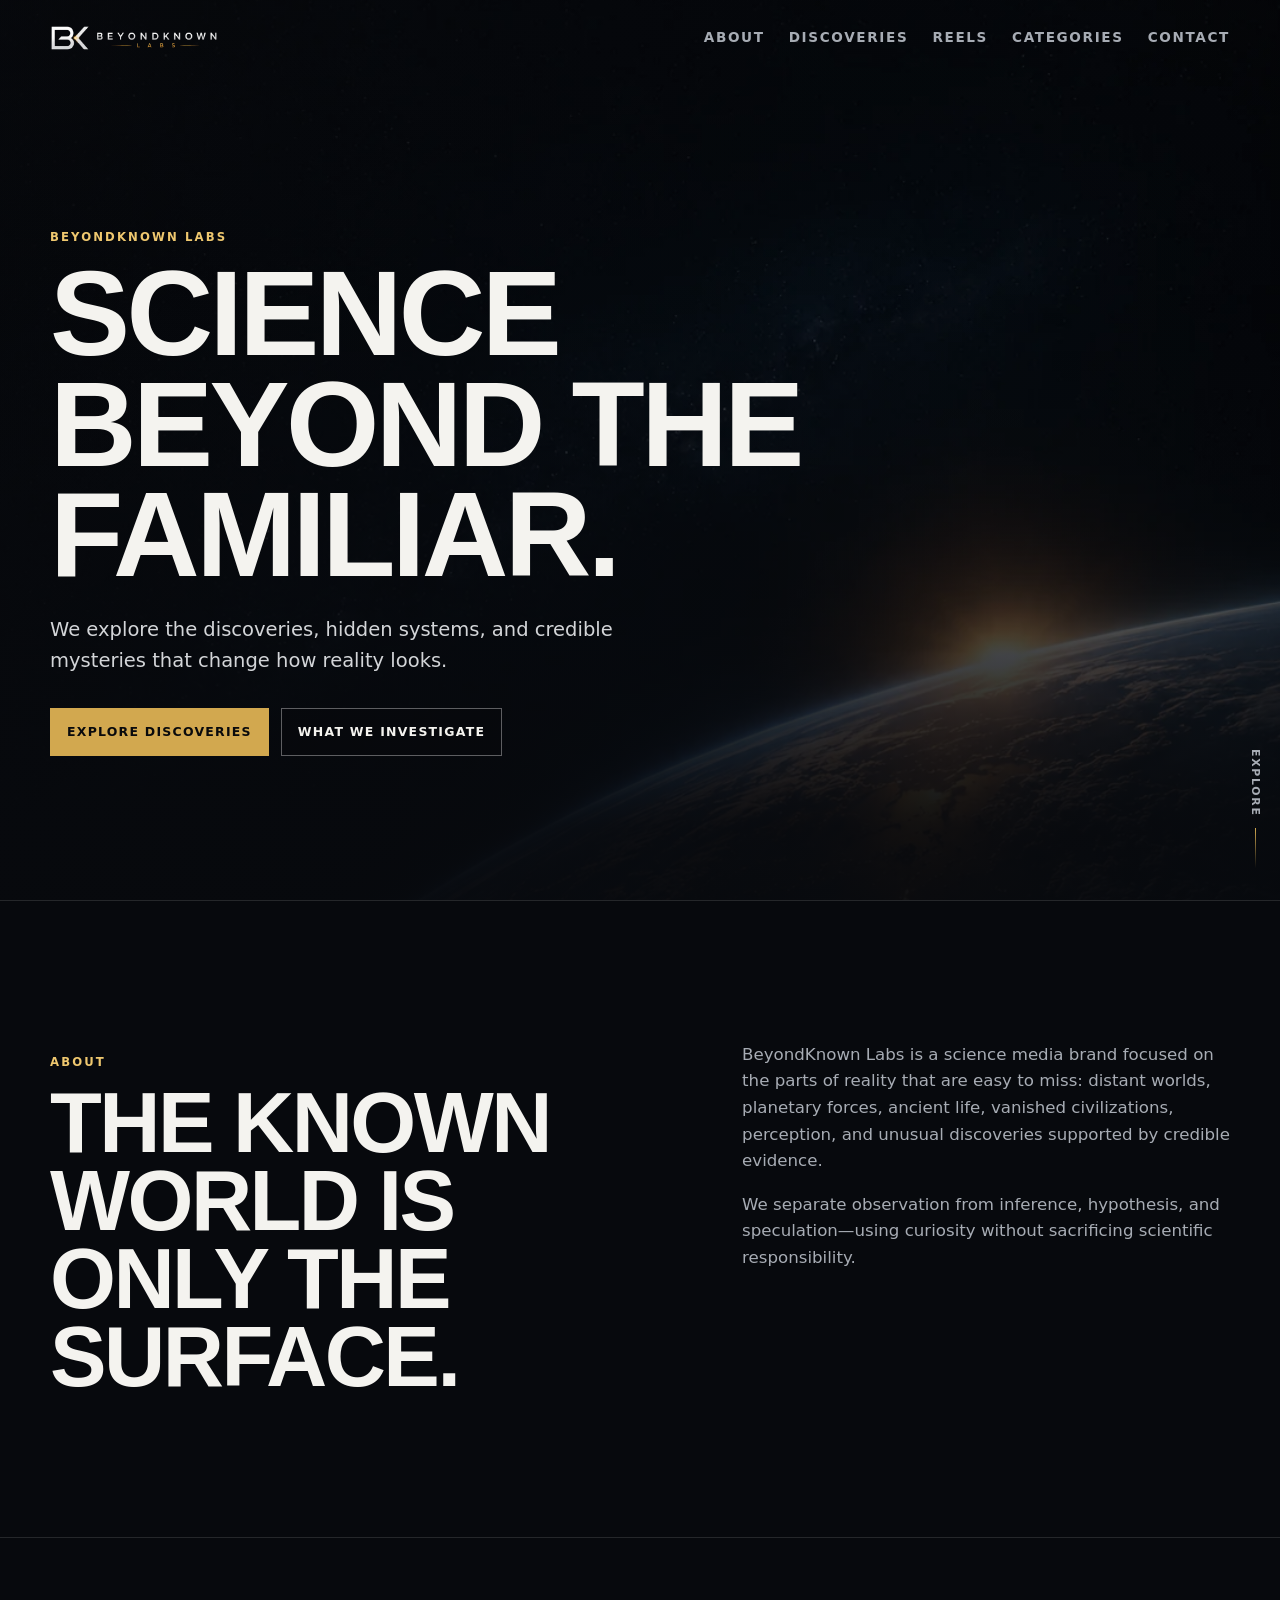
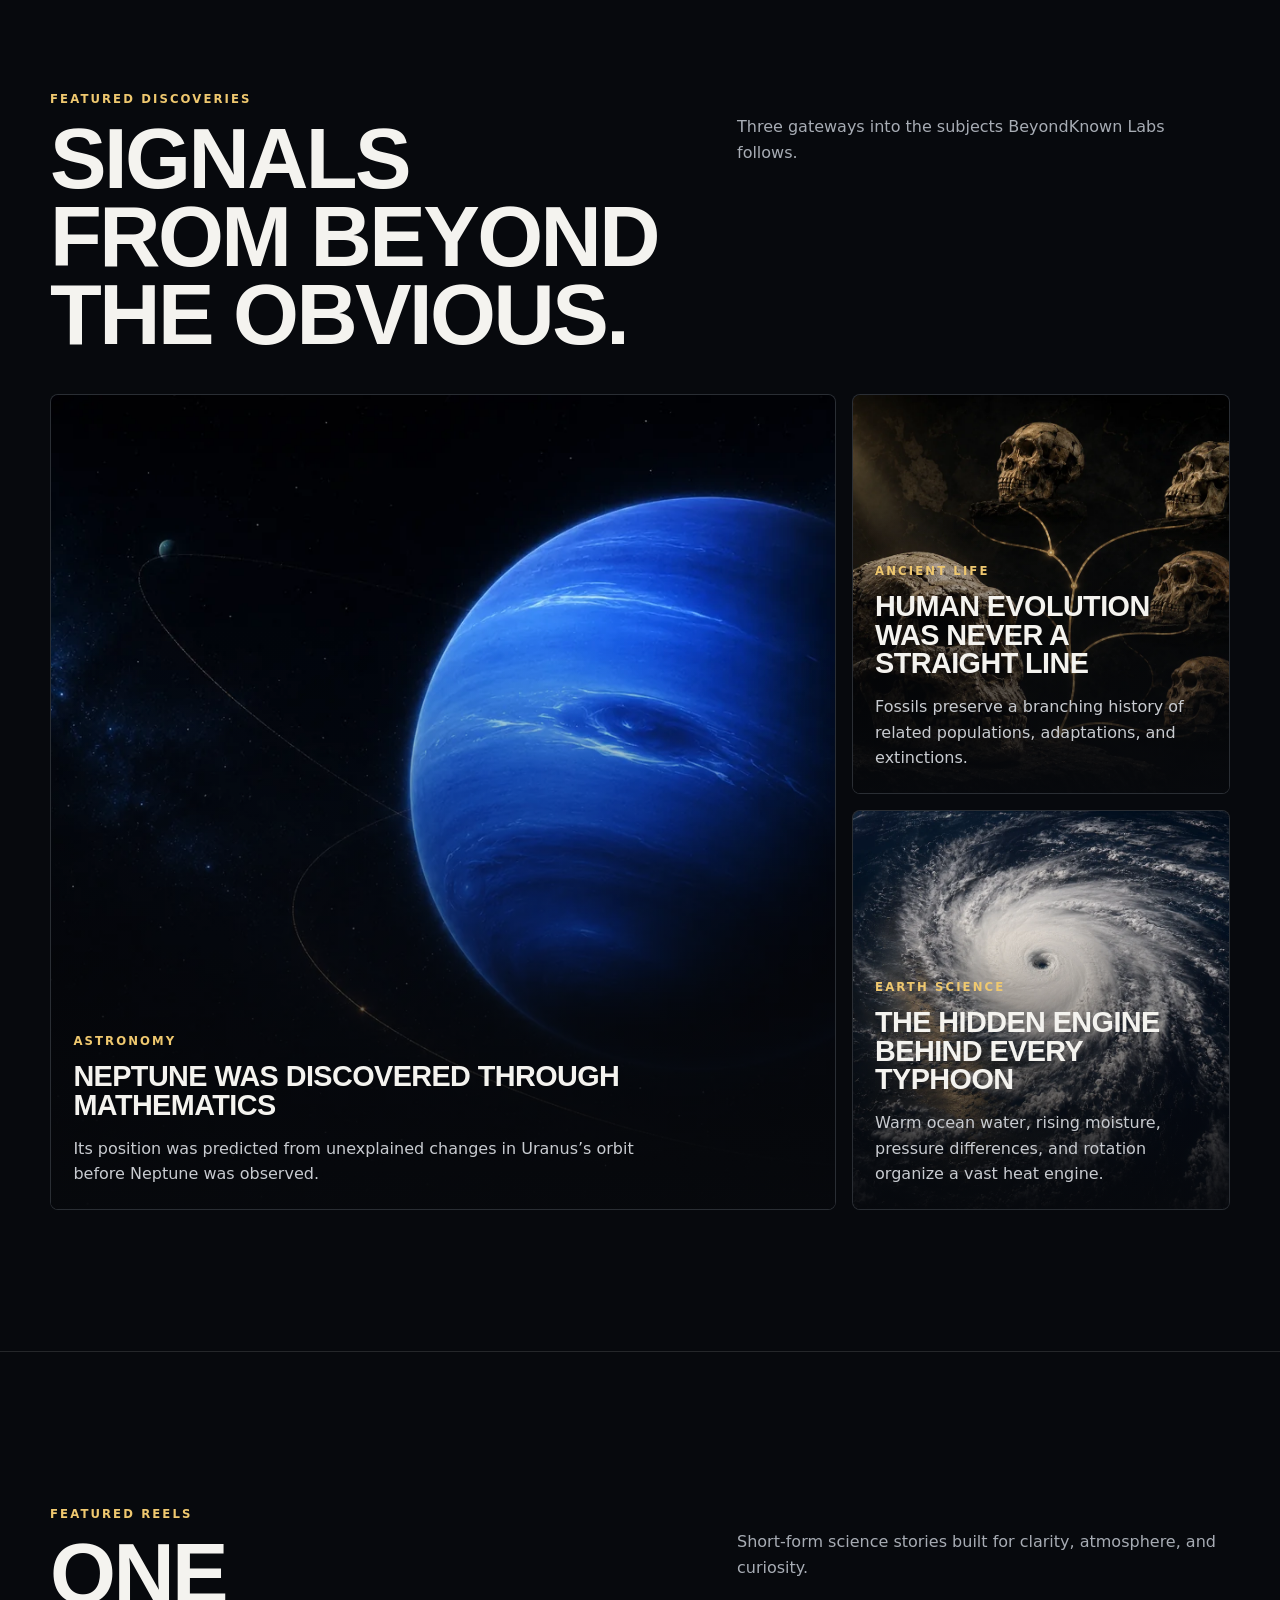
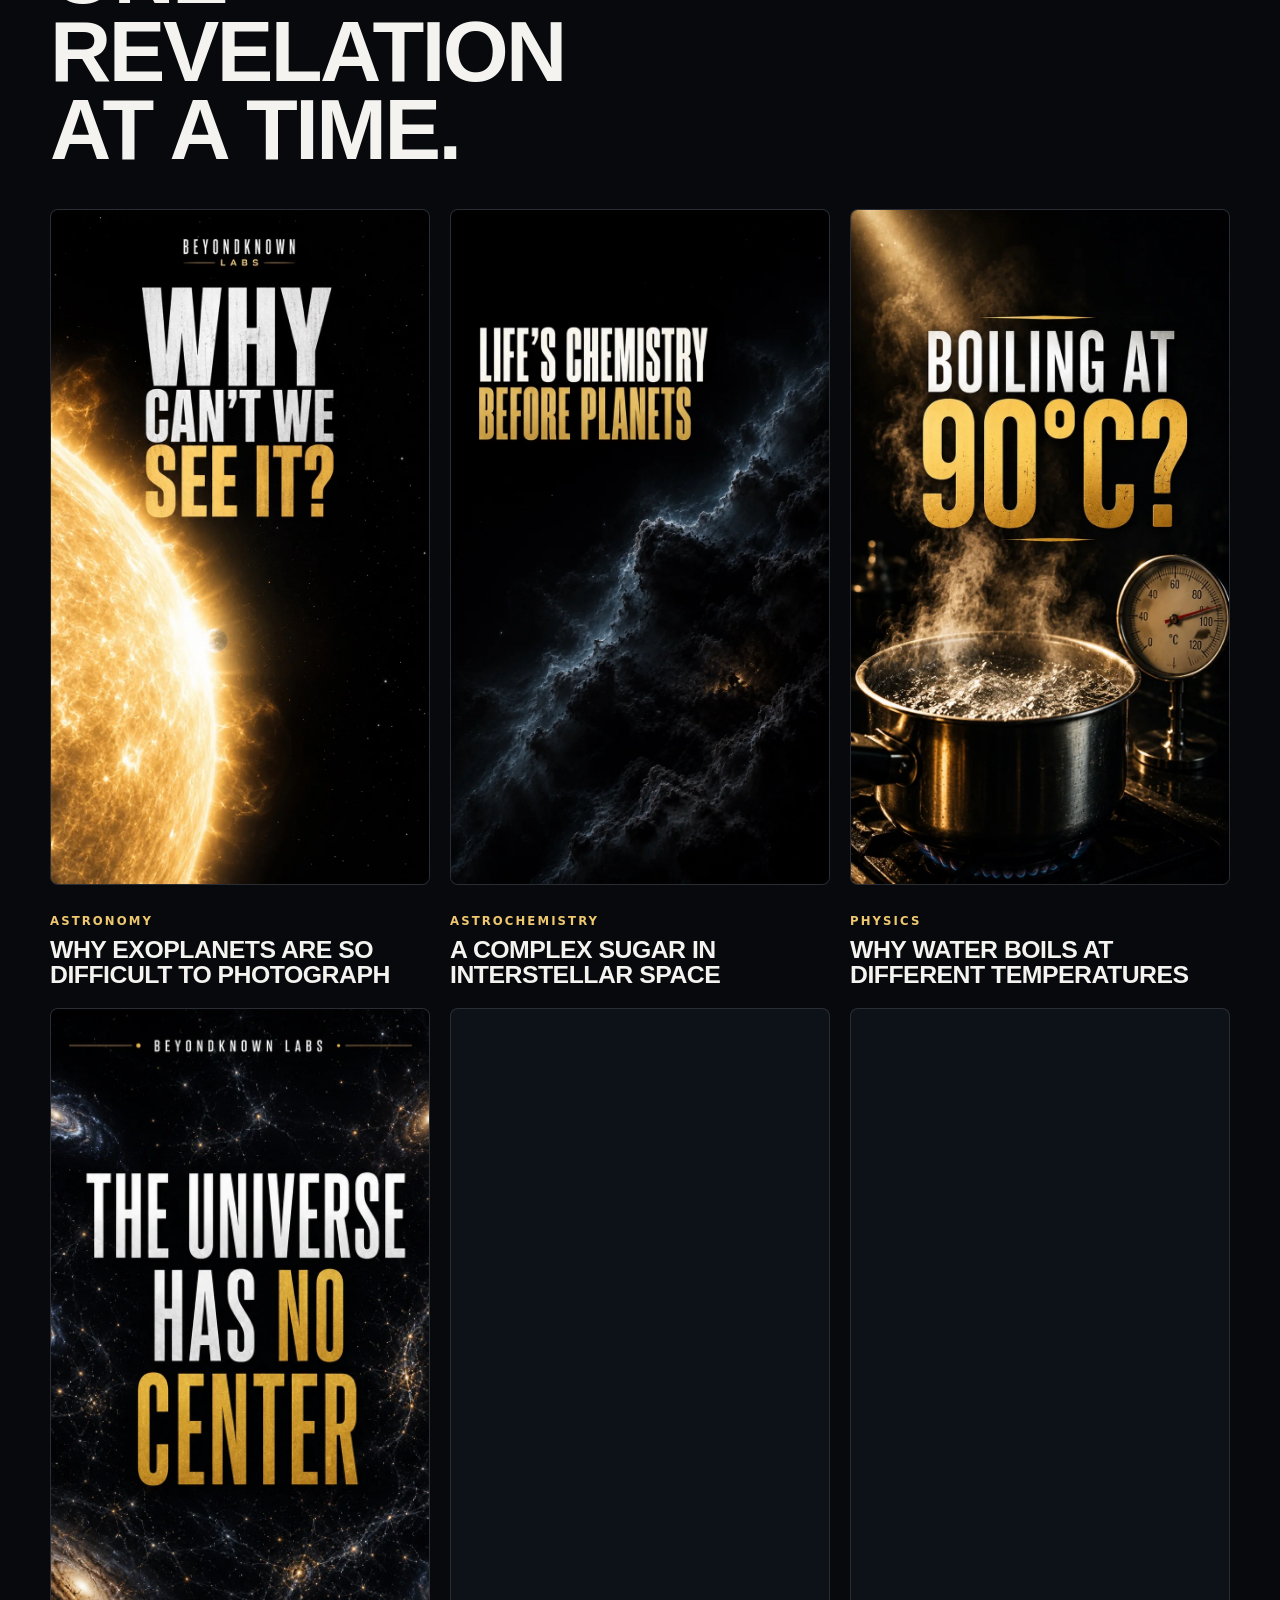
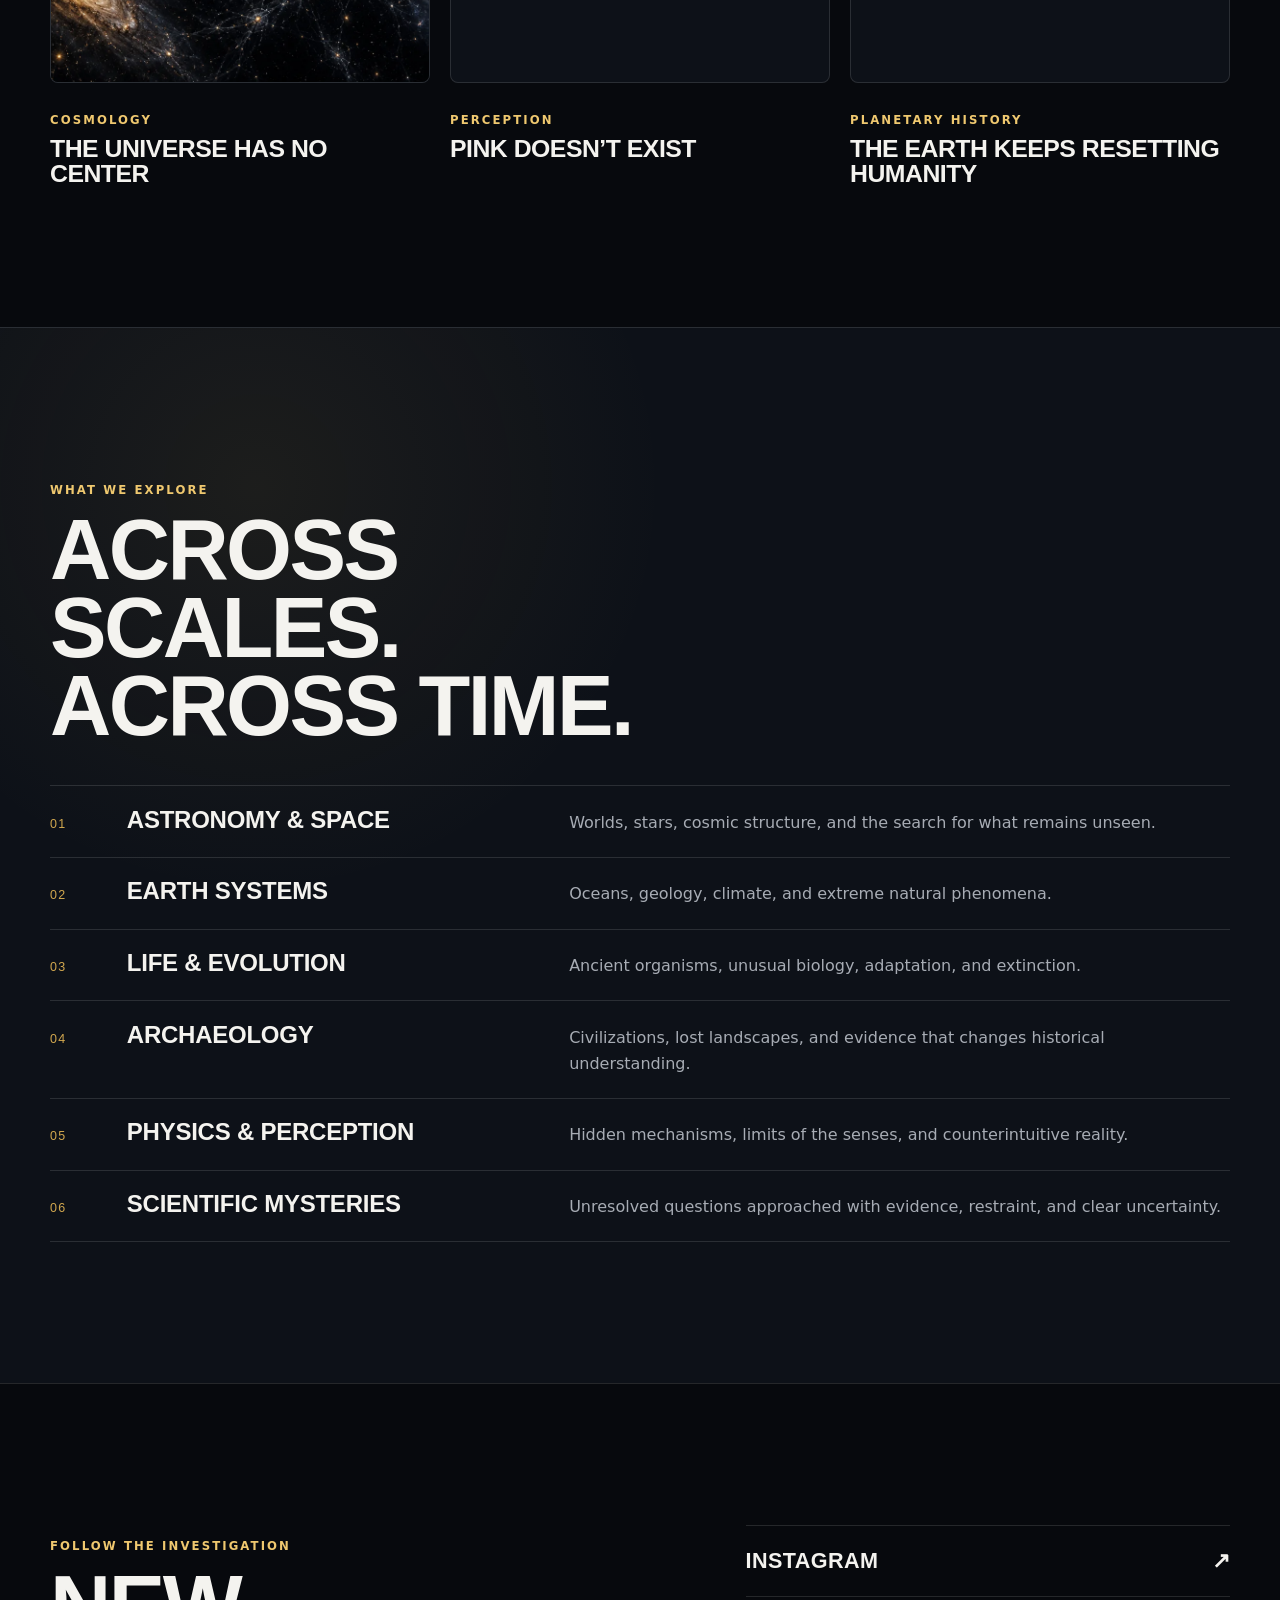
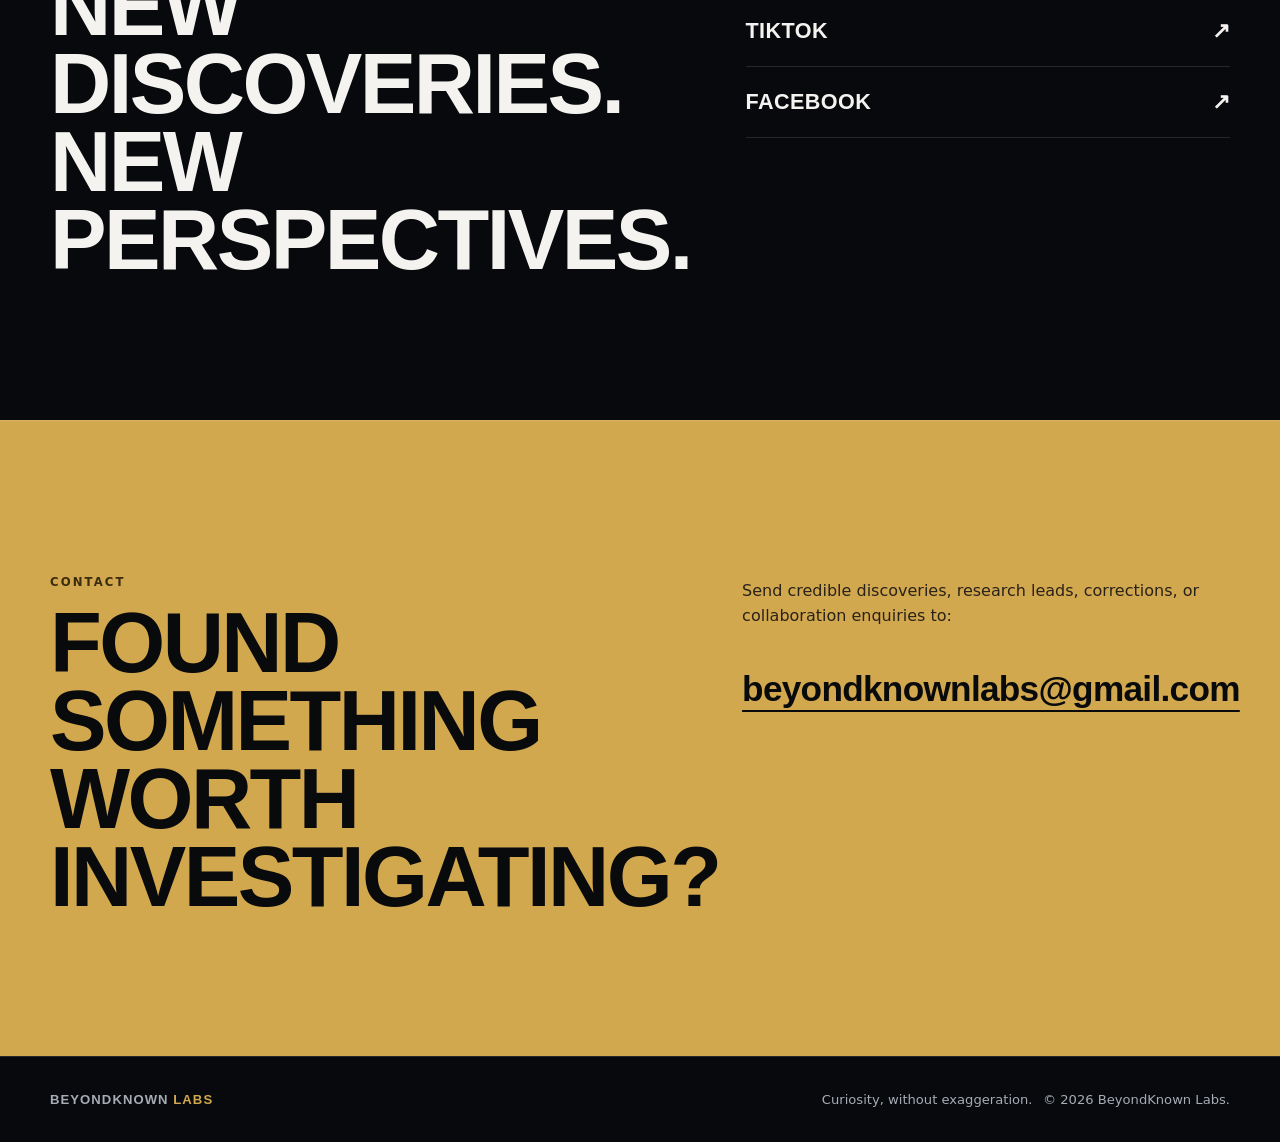
==== index.html @ b4d1f90d "Initial BeyondKnown Labs website" ====
<!doctype html>
<html lang="en">
<head>
  <meta charset="utf-8">
  <meta name="viewport" content="width=device-width, initial-scale=1">

  <title>BeyondKnown Labs — Science Beyond the Familiar</title>
  <meta name="description" content="BeyondKnown Labs explores astronomy, Earth science, evolution, archaeology, perception, and credible scientific mysteries.">
  <meta name="theme-color" content="#07090d">

  <meta property="og:type" content="website">
  <meta property="og:title" content="BeyondKnown Labs">
  <meta property="og:description" content="Science beyond the familiar.">
  <meta property="og:image" content="assets/images/hero-desktop.webp">
  <meta property="og:image:alt" content="Cinematic scientific view of Earth from space">
  <meta property="og:site_name" content="BeyondKnown Labs">

  <link rel="icon" href="assets/icons/favicon.ico" sizes="any">
  <link rel="icon" type="image/png" sizes="32x32" href="assets/icons/favicon-32x32.png">
  <link rel="icon" type="image/png" sizes="16x16" href="assets/icons/favicon-16x16.png">
  <link rel="apple-touch-icon" sizes="180x180" href="assets/icons/apple-touch-icon.png">

  <link rel="preload" href="assets/images/hero-mobile.webp" as="image" media="(max-width: 720px)">
  <link rel="preload" href="assets/images/hero-desktop.webp" as="image" media="(min-width: 721px)">
  <link rel="stylesheet" href="css/styles.css">
  <script src="js/script.js" defer></script>
</head>

<body>
  <a class="skip-link" href="#main-content">Skip to main content</a>

  <header class="site-header" data-header>
    <div class="container header-inner">
      <a class="brand" href="#top" aria-label="BeyondKnown Labs home">
        <img
          class="brand-logo"
          src="assets/images/logo-header.webp"
          alt=""
          width="2152"
          height="321"
        >
        <span class="brand-text">BeyondKnown <span>Labs</span></span>
      </a>

      <button
        class="menu-toggle"
        type="button"
        aria-expanded="false"
        aria-controls="primary-navigation"
        aria-label="Open navigation"
        data-menu-toggle
      >
        <span aria-hidden="true"></span>
        <span aria-hidden="true"></span>
        <span aria-hidden="true"></span>
      </button>

      <nav class="primary-nav" id="primary-navigation" aria-label="Primary navigation" data-nav>
        <a href="#about">About</a>
        <a href="#discoveries">Discoveries</a>
        <a href="#reels">Reels</a>
        <a href="#categories">Categories</a>
        <a href="#contact">Contact</a>
      </nav>
    </div>
  </header>

  <main id="main-content">
    <section class="hero" id="top" aria-labelledby="hero-title">
      <picture class="hero-media">
        <source media="(max-width: 720px)" srcset="assets/images/hero-mobile.webp">
        <img
          src="assets/images/hero-desktop.webp"
          alt="Cinematic scientific view of Earth from space"
          width="1920"
          height="1080"
          fetchpriority="high"
        >
      </picture>
      <div class="hero-overlay" aria-hidden="true"></div>

      <div class="container hero-content">
        <p class="eyebrow">BeyondKnown Labs</p>
        <h1 id="hero-title">Science beyond the familiar.</h1>
        <p class="hero-copy">
          We explore the discoveries, hidden systems, and credible mysteries that change how reality looks.
        </p>
        <div class="hero-actions">
          <a class="button button-primary" href="#discoveries">Explore discoveries</a>
          <a class="button button-secondary" href="#about">What we investigate</a>
        </div>
      </div>

      <a class="scroll-cue" href="#about" aria-label="Scroll to About">
        <span>Explore</span>
        <span class="scroll-line" aria-hidden="true"></span>
      </a>
    </section>

    <section class="section about-section" id="about" aria-labelledby="about-title">
      <div class="container split-layout">
        <div>
          <p class="section-kicker">About</p>
          <h2 id="about-title">The known world is only the surface.</h2>
        </div>
        <div class="prose">
          <p>
            BeyondKnown Labs is a science media brand focused on the parts of reality that are easy to miss:
            distant worlds, planetary forces, ancient life, vanished civilizations, perception, and unusual
            discoveries supported by credible evidence.
          </p>
          <p>
            We separate observation from inference, hypothesis, and speculation—using curiosity without
            sacrificing scientific responsibility.
          </p>
        </div>
      </div>
    </section>

    <section class="section discoveries-section" id="discoveries" aria-labelledby="discoveries-title">
      <div class="container">
        <div class="section-heading">
          <div>
            <p class="section-kicker">Featured discoveries</p>
            <h2 id="discoveries-title">Signals from beyond the obvious.</h2>
          </div>
          <p>Three gateways into the subjects BeyondKnown Labs follows.</p>
        </div>

        <div class="discovery-grid">
          <article class="discovery-card discovery-card-large">
            <img
              src="assets/images/discovery-neptune.webp"
              alt="Neptune against deep space, representing its mathematical prediction before observation"
              width="1200"
              height="900"
              loading="lazy"
              decoding="async"
            >
            <div class="card-shade" aria-hidden="true"></div>
            <div class="card-content">
              <p class="card-label">Astronomy</p>
              <h3>Neptune was discovered through mathematics</h3>
              <p>Its position was predicted from unexplained changes in Uranus’s orbit before Neptune was observed.</p>
            </div>
          </article>

          <article class="discovery-card">
            <img
              src="assets/images/discovery-human-evolution.webp"
              alt="Scientific reconstruction representing the branching history of human evolution"
              width="1200"
              height="900"
              loading="lazy"
              decoding="async"
            >
            <div class="card-shade" aria-hidden="true"></div>
            <div class="card-content">
              <p class="card-label">Ancient life</p>
              <h3>Human evolution was never a straight line</h3>
              <p>Fossils preserve a branching history of related populations, adaptations, and extinctions.</p>
            </div>
          </article>

          <article class="discovery-card">
            <img
              src="assets/images/discovery-typhoon-engine.webp"
              alt="Large typhoon viewed from above, revealing its organized atmospheric structure"
              width="1200"
              height="900"
              loading="lazy"
              decoding="async"
            >
            <div class="card-shade" aria-hidden="true"></div>
            <div class="card-content">
              <p class="card-label">Earth science</p>
              <h3>The hidden engine behind every typhoon</h3>
              <p>Warm ocean water, rising moisture, pressure differences, and rotation organize a vast heat engine.</p>
            </div>
          </article>
        </div>
      </div>
    </section>

    <section class="section reels-section" id="reels" aria-labelledby="reels-title">
      <div class="container">
        <div class="section-heading">
          <div>
            <p class="section-kicker">Featured reels</p>
            <h2 id="reels-title">One revelation at a time.</h2>
          </div>
          <p>Short-form science stories built for clarity, atmosphere, and curiosity.</p>
        </div>

        <div class="reel-grid">
          <article class="reel-card">
            <div class="reel-cover">
              <img src="assets/images/reel-exoplanets-photo.webp" alt="Why Exoplanets Are So Difficult to Photograph reel cover" width="864" height="1536" loading="lazy" decoding="async">
            </div>
            <div class="reel-meta">
              <p class="card-label">Astronomy</p>
              <h3>Why Exoplanets Are So Difficult to Photograph</h3>
            </div>
          </article>

          <article class="reel-card">
            <div class="reel-cover">
              <img src="assets/images/reel-interstellar-sugar.webp" alt="Astronomers Found a Complex Sugar in Interstellar Space reel cover" width="864" height="1536" loading="lazy" decoding="async">
            </div>
            <div class="reel-meta">
              <p class="card-label">Astrochemistry</p>
              <h3>A Complex Sugar in Interstellar Space</h3>
            </div>
          </article>

          <article class="reel-card">
            <div class="reel-cover">
              <img src="assets/images/reel-boiling-water.webp" alt="Why Water Boils at Different Temperatures reel cover" width="864" height="1536" loading="lazy" decoding="async">
            </div>
            <div class="reel-meta">
              <p class="card-label">Physics</p>
              <h3>Why Water Boils at Different Temperatures</h3>
            </div>
          </article>

          <article class="reel-card">
            <div class="reel-cover">
              <img src="assets/images/reel-universe-no-center.webp" alt="The Universe Has No Center reel cover" width="1122" height="1402" loading="lazy" decoding="async">
            </div>
            <div class="reel-meta">
              <p class="card-label">Cosmology</p>
              <h3>The Universe Has No Center</h3>
            </div>
          </article>

          <article class="reel-card">
            <div class="reel-cover">
              <img src="assets/images/reel-pink-doesnt-exist.webp" alt="Pink Doesn't Exist reel cover" width="864" height="1536" loading="lazy" decoding="async">
            </div>
            <div class="reel-meta">
              <p class="card-label">Perception</p>
              <h3>Pink Doesn’t Exist</h3>
            </div>
          </article>

          <article class="reel-card">
            <div class="reel-cover">
              <img src="assets/images/reel-earth-resetting-humanity.webp" alt="The Earth Keeps Resetting Humanity reel cover" width="941" height="1672" loading="lazy" decoding="async">
            </div>
            <div class="reel-meta">
              <p class="card-label">Planetary history</p>
              <h3>The Earth Keeps Resetting Humanity</h3>
            </div>
          </article>
        </div>
      </div>
    </section>

    <section class="section categories-section" id="categories" aria-labelledby="categories-title">
      <div class="container">
        <div class="section-heading">
          <div>
            <p class="section-kicker">What we explore</p>
            <h2 id="categories-title">Across scales. Across time.</h2>
          </div>
        </div>

        <ul class="category-list">
          <li><span>01</span><strong>Astronomy &amp; space</strong><p>Worlds, stars, cosmic structure, and the search for what remains unseen.</p></li>
          <li><span>02</span><strong>Earth systems</strong><p>Oceans, geology, climate, and extreme natural phenomena.</p></li>
          <li><span>03</span><strong>Life &amp; evolution</strong><p>Ancient organisms, unusual biology, adaptation, and extinction.</p></li>
          <li><span>04</span><strong>Archaeology</strong><p>Civilizations, lost landscapes, and evidence that changes historical understanding.</p></li>
          <li><span>05</span><strong>Physics &amp; perception</strong><p>Hidden mechanisms, limits of the senses, and counterintuitive reality.</p></li>
          <li><span>06</span><strong>Scientific mysteries</strong><p>Unresolved questions approached with evidence, restraint, and clear uncertainty.</p></li>
        </ul>
      </div>
    </section>

    <section class="section social-section" aria-labelledby="social-title">
      <div class="container social-panel">
        <div>
          <p class="section-kicker">Follow the investigation</p>
          <h2 id="social-title">New discoveries. New perspectives.</h2>
        </div>
        <div class="social-links" aria-label="Social media links">
          <a href="https://www.instagram.com/beyondknownlabs/" target="_blank" rel="noopener noreferrer">
            Instagram <span aria-hidden="true">↗</span>
          </a>
          <a href="https://www.tiktok.com/@beyondknownlabs" target="_blank" rel="noopener noreferrer">
            TikTok <span aria-hidden="true">↗</span>
          </a>
          <a href="https://www.facebook.com/share/17kJD3coo6/?mibextid=wwXIfr" target="_blank" rel="noopener noreferrer">
            Facebook <span aria-hidden="true">↗</span>
          </a>
        </div>
      </div>
    </section>

    <section class="section contact-section" id="contact" aria-labelledby="contact-title">
      <div class="container contact-layout">
        <div>
          <p class="section-kicker">Contact</p>
          <h2 id="contact-title">Found something worth investigating?</h2>
        </div>
        <div>
          <p>Send credible discoveries, research leads, corrections, or collaboration enquiries to:</p>
          <a class="contact-email" href="mailto:beyondknownlabs@gmail.com">beyondknownlabs@gmail.com</a>
        </div>
      </div>
    </section>
  </main>

  <footer class="site-footer">
    <div class="container footer-inner">
      <a class="footer-brand" href="#top">BeyondKnown <span>Labs</span></a>
      <p>Curiosity, without exaggeration.</p>
      <p>&copy; <span data-year></span> BeyondKnown Labs.</p>
    </div>
  </footer>
</body>
</html>
---- css/styles.css ----
:root {
  --color-bg: #07090d;
  --color-bg-raised: #0d1118;
  --color-bg-soft: #111722;
  --color-text: #f4f3ef;
  --color-muted: #a7acb4;
  --color-line: rgba(255, 255, 255, 0.12);
  --color-gold: #d2a84f;
  --color-gold-bright: #efc86f;
  --color-focus: #f7d487;
  --container: 1180px;
  --header-height: 4.75rem;
  --radius-sm: 0.5rem;
  --radius-md: 1rem;
  --shadow: 0 1.25rem 4rem rgba(0, 0, 0, 0.35);
  --font-heading: "Arial Narrow", "Roboto Condensed", "Helvetica Neue Condensed", Impact, sans-serif;
  --font-body: Inter, ui-sans-serif, system-ui, -apple-system, BlinkMacSystemFont, "Segoe UI", sans-serif;
}

*,
*::before,
*::after {
  box-sizing: border-box;
}

html {
  scroll-behavior: smooth;
  color-scheme: dark;
}

body {
  margin: 0;
  background: var(--color-bg);
  color: var(--color-text);
  font-family: var(--font-body);
  line-height: 1.6;
  text-rendering: optimizeLegibility;
}

img {
  display: block;
  max-width: 100%;
}

a {
  color: inherit;
}

button,
a {
  -webkit-tap-highlight-color: transparent;
}

:focus-visible {
  outline: 3px solid var(--color-focus);
  outline-offset: 4px;
}

.skip-link {
  position: fixed;
  top: 0.75rem;
  left: 0.75rem;
  z-index: 1000;
  padding: 0.75rem 1rem;
  background: var(--color-text);
  color: var(--color-bg);
  font-weight: 800;
  transform: translateY(-160%);
}

.skip-link:focus {
  transform: translateY(0);
}

.container {
  width: min(calc(100% - 2rem), var(--container));
  margin-inline: auto;
}

.site-header {
  position: fixed;
  inset: 0 0 auto;
  z-index: 100;
  border-bottom: 1px solid transparent;
  transition: background-color 180ms ease, border-color 180ms ease, backdrop-filter 180ms ease;
}

.site-header.is-scrolled,
.site-header.is-open {
  background: rgba(7, 9, 13, 0.92);
  border-bottom-color: var(--color-line);
  backdrop-filter: blur(14px);
}

.header-inner {
  min-height: var(--header-height);
  display: flex;
  align-items: center;
  justify-content: space-between;
  gap: 1rem;
}

.brand,
.footer-brand {
  text-decoration: none;
}

.brand {
  display: inline-flex;
  align-items: center;
  gap: 0.75rem;
  min-width: 0;
}

.brand-logo {
  display: none;
  width: 10.5rem;
  height: auto;
  object-fit: contain;
}

.brand-text,
.footer-brand {
  font-family: var(--font-heading);
  font-weight: 900;
  letter-spacing: 0.08em;
  line-height: 1;
  text-transform: uppercase;
}

.brand-text span,
.footer-brand span {
  color: var(--color-gold);
}

.menu-toggle {
  width: 2.75rem;
  height: 2.75rem;
  display: grid;
  place-content: center;
  gap: 0.3rem;
  border: 1px solid var(--color-line);
  border-radius: 50%;
  background: rgba(7, 9, 13, 0.55);
  color: var(--color-text);
  cursor: pointer;
}

.menu-toggle span {
  width: 1.15rem;
  height: 1px;
  background: currentColor;
  transition: transform 180ms ease, opacity 180ms ease;
}

.menu-toggle[aria-expanded="true"] span:nth-child(1) {
  transform: translateY(0.38rem) rotate(45deg);
}

.menu-toggle[aria-expanded="true"] span:nth-child(2) {
  opacity: 0;
}

.menu-toggle[aria-expanded="true"] span:nth-child(3) {
  transform: translateY(-0.38rem) rotate(-45deg);
}

.primary-nav {
  position: absolute;
  top: calc(100% + 1px);
  left: 0;
  right: 0;
  display: grid;
  padding: 1rem;
  background: rgba(7, 9, 13, 0.98);
  border-bottom: 1px solid var(--color-line);
  transform-origin: top;
  transform: scaleY(0);
  opacity: 0;
  pointer-events: none;
  transition: transform 180ms ease, opacity 180ms ease;
}

.primary-nav.is-open {
  transform: scaleY(1);
  opacity: 1;
  pointer-events: auto;
}

.primary-nav a {
  padding: 0.9rem 0;
  border-bottom: 1px solid var(--color-line);
  color: var(--color-muted);
  font-size: 0.85rem;
  font-weight: 800;
  letter-spacing: 0.12em;
  text-decoration: none;
  text-transform: uppercase;
}

.primary-nav a:last-child {
  border-bottom: 0;
}

.primary-nav a:hover {
  color: var(--color-text);
}

.hero {
  position: relative;
  min-height: 100svh;
  display: grid;
  align-items: end;
  isolation: isolate;
  overflow: hidden;
}

.hero-media,
.hero-media img,
.hero-overlay {
  position: absolute;
  inset: 0;
  width: 100%;
  height: 100%;
}

.hero-media {
  z-index: -3;
}

.hero-media img {
  object-fit: cover;
  object-position: center;
}

.hero-overlay {
  z-index: -2;
  background:
    linear-gradient(180deg, rgba(7, 9, 13, 0.35) 0%, rgba(7, 9, 13, 0.15) 30%, rgba(7, 9, 13, 0.94) 92%),
    linear-gradient(90deg, rgba(7, 9, 13, 0.76) 0%, rgba(7, 9, 13, 0.22) 70%);
}

.hero-content {
  padding-top: calc(var(--header-height) + 5rem);
  padding-bottom: 8rem;
}

.eyebrow,
.section-kicker,
.card-label {
  color: var(--color-gold-bright);
  font-size: 0.73rem;
  font-weight: 850;
  letter-spacing: 0.18em;
  text-transform: uppercase;
}

.hero h1,
.section h2 {
  margin: 0;
  font-family: var(--font-heading);
  font-weight: 900;
  letter-spacing: -0.03em;
  line-height: 0.92;
  text-transform: uppercase;
}

.hero h1 {
  max-width: 12ch;
  font-size: clamp(3.4rem, 15vw, 7.5rem);
}

.hero-copy {
  max-width: 36rem;
  margin: 1.5rem 0 0;
  color: #d3d5d8;
  font-size: clamp(1rem, 2.4vw, 1.22rem);
}

.hero-actions {
  display: flex;
  flex-wrap: wrap;
  gap: 0.75rem;
  margin-top: 2rem;
}

.button {
  min-height: 3rem;
  display: inline-flex;
  align-items: center;
  justify-content: center;
  padding: 0.75rem 1rem;
  border: 1px solid transparent;
  font-size: 0.78rem;
  font-weight: 850;
  letter-spacing: 0.1em;
  text-decoration: none;
  text-transform: uppercase;
}

.button-primary {
  background: var(--color-gold);
  color: #090a0c;
}

.button-primary:hover {
  background: var(--color-gold-bright);
}

.button-secondary {
  border-color: rgba(255, 255, 255, 0.35);
  background: rgba(7, 9, 13, 0.3);
}

.button-secondary:hover {
  border-color: var(--color-text);
  background: rgba(7, 9, 13, 0.6);
}

.scroll-cue {
  position: absolute;
  right: 1rem;
  bottom: 2rem;
  display: flex;
  align-items: center;
  gap: 0.7rem;
  color: var(--color-muted);
  font-size: 0.68rem;
  font-weight: 800;
  letter-spacing: 0.16em;
  text-decoration: none;
  text-transform: uppercase;
  writing-mode: vertical-rl;
}

.scroll-line {
  width: 1px;
  height: 2.5rem;
  background: linear-gradient(var(--color-gold), transparent);
}

.section {
  padding-block: clamp(5.5rem, 11vw, 9rem);
  border-top: 1px solid var(--color-line);
}

.section h2 {
  max-width: 13ch;
  font-size: clamp(2.5rem, 9vw, 5.3rem);
}

.section-heading {
  display: grid;
  gap: 1.25rem;
  margin-bottom: 2.5rem;
}

.section-heading > p,
.prose,
.contact-layout > div:last-child {
  color: var(--color-muted);
}

.split-layout,
.contact-layout {
  display: grid;
  gap: 2rem;
}

.prose {
  max-width: 43rem;
  font-size: 1.04rem;
}

.prose p:first-child {
  margin-top: 0;
}

.discovery-grid,
.reel-grid {
  display: grid;
  gap: 1rem;
}

.discovery-card,
.reel-cover {
  position: relative;
  overflow: hidden;
  background: var(--color-bg-raised);
}

.discovery-card {
  min-height: 25rem;
  display: flex;
  align-items: end;
  border: 1px solid var(--color-line);
  border-radius: var(--radius-sm);
}

.discovery-card img,
.reel-cover img {
  width: 100%;
  height: 100%;
  object-fit: cover;
  transition: transform 650ms cubic-bezier(.2,.8,.2,1);
}

.discovery-card img {
  position: absolute;
  inset: 0;
}

.discovery-card:hover img,
.reel-card:hover .reel-cover img {
  transform: scale(1.025);
}

.card-shade {
  position: absolute;
  inset: 0;
  background: linear-gradient(180deg, transparent 28%, rgba(7, 9, 13, 0.92) 100%);
}

.card-content {
  position: relative;
  z-index: 1;
  padding: 1.4rem;
}

.card-content h3,
.reel-meta h3 {
  margin: 0;
  font-family: var(--font-heading);
  font-size: 1.8rem;
  letter-spacing: -0.02em;
  line-height: 1;
  text-transform: uppercase;
}

.card-content p:last-child {
  max-width: 38rem;
  margin-bottom: 0;
  color: #c8cbd0;
}

.reel-grid {
  grid-template-columns: repeat(2, minmax(0, 1fr));
}



.reel-cover {
  aspect-ratio: 9 / 16;
  border: 1px solid var(--color-line);
  border-radius: var(--radius-sm);
}

.reel-cover img {
  object-position: center;
}

.reel-meta {
  padding-top: 1rem;
}

.reel-meta .card-label {
  margin-bottom: 0.45rem;
}

.reel-meta h3 {
  font-size: clamp(1.1rem, 4.4vw, 1.55rem);
}

.categories-section {
  background:
    radial-gradient(circle at 20% 15%, rgba(210, 168, 79, 0.08), transparent 30%),
    var(--color-bg-raised);
}

.category-list {
  margin: 0;
  padding: 0;
  list-style: none;
  border-top: 1px solid var(--color-line);
}

.category-list li {
  display: grid;
  grid-template-columns: 2.5rem 1fr;
  gap: 0.25rem 0.8rem;
  padding-block: 1.35rem;
  border-bottom: 1px solid var(--color-line);
}

.category-list span {
  color: var(--color-gold);
  font-family: var(--font-heading);
  font-size: 0.78rem;
  letter-spacing: 0.1em;
}

.category-list strong {
  font-family: var(--font-heading);
  font-size: 1.5rem;
  letter-spacing: -0.01em;
  line-height: 1;
  text-transform: uppercase;
}

.category-list p {
  grid-column: 2;
  margin: 0;
  color: var(--color-muted);
}

.social-panel {
  display: grid;
  gap: 2.5rem;
}

.social-links {
  display: grid;
  border-top: 1px solid var(--color-line);
}

.social-links a,
.social-placeholder {
  display: flex;
  justify-content: space-between;
  gap: 1rem;
  padding: 1.1rem 0;
  border-bottom: 1px solid var(--color-line);
  font-family: var(--font-heading);
  font-size: 1.35rem;
  font-weight: 800;
  letter-spacing: 0.02em;
  text-decoration: none;
  text-transform: uppercase;
}

.social-links a:hover {
  color: var(--color-gold-bright);
}

.social-placeholder {
  color: #6f747d;
}

.contact-section {
  background: var(--color-gold);
  color: #090a0c;
}

.contact-section .section-kicker {
  color: #3c2c0f;
}

.contact-layout > div:last-child {
  color: #292219;
}

.contact-email {
  display: inline-block;
  margin-top: 1rem;
  color: #090a0c;
  font-family: var(--font-heading);
  font-size: clamp(1.25rem, 5vw, 2.2rem);
  font-weight: 900;
  letter-spacing: -0.02em;
  text-decoration-thickness: 2px;
  text-underline-offset: 0.25em;
}

.site-footer {
  padding-block: 2rem;
  border-top: 1px solid var(--color-line);
}

.footer-inner {
  display: grid;
  gap: 0.65rem;
  color: var(--color-muted);
  font-size: 0.82rem;
}

.footer-inner p {
  margin: 0;
}

@media (min-width: 720px) {
  .container {
    width: min(calc(100% - 3rem), var(--container));
  }

  .brand-logo {
    display: block;
  }

  .brand-text {
    position: absolute;
    width: 1px;
    height: 1px;
    overflow: hidden;
    clip-path: inset(50%);
    white-space: nowrap;
  }

  .section-heading,
  .split-layout,
  .contact-layout,
  .social-panel {
    grid-template-columns: minmax(0, 1.15fr) minmax(18rem, 0.85fr);
    align-items: start;
  }

  .section-heading > p {
    max-width: 31rem;
    justify-self: end;
    margin-top: 2.25rem;
  }

  .discovery-grid {
    grid-template-columns: repeat(2, minmax(0, 1fr));
  }

  .discovery-card-large {
    grid-column: 1 / -1;
    min-height: 35rem;
  }

  .reel-grid {
    grid-template-columns: repeat(3, minmax(0, 1fr));
  }

  .category-list li {
    grid-template-columns: 4rem minmax(15rem, 0.65fr) minmax(18rem, 1fr);
    align-items: baseline;
  }

  .category-list p {
    grid-column: 3;
  }

  .footer-inner {
    grid-template-columns: 1fr auto auto;
    align-items: center;
  }
}

@media (min-width: 920px) {
  .menu-toggle {
    display: none;
  }

  .primary-nav {
    position: static;
    display: flex;
    gap: 1.5rem;
    padding: 0;
    background: transparent;
    border: 0;
    transform: none;
    opacity: 1;
    pointer-events: auto;
  }

  .primary-nav a {
    padding: 0.5rem 0;
    border: 0;
  }

  .hero-content {
    padding-bottom: 9rem;
  }

  .discovery-grid {
    grid-template-columns: 1.35fr 0.65fr;
    grid-template-rows: repeat(2, minmax(15rem, 1fr));
  }

  .discovery-card-large {
    grid-column: auto;
    grid-row: 1 / 3;
    min-height: 42rem;
  }
}

@media (prefers-reduced-motion: reduce) {
  html {
    scroll-behavior: auto;
  }

  *,
  *::before,
  *::after {
    animation-duration: 0.01ms !important;
    animation-iteration-count: 1 !important;
    transition-duration: 0.01ms !important;
  }

  .discovery-card:hover img,
  .reel-card:hover .reel-cover img {
    transform: none;
  }
}


@media (max-width: 719px) {
  .hero-media img {
    object-position: center top;
  }
}

@media (min-width: 1200px) {
  .reel-grid {
    gap: 1.25rem;
  }
}
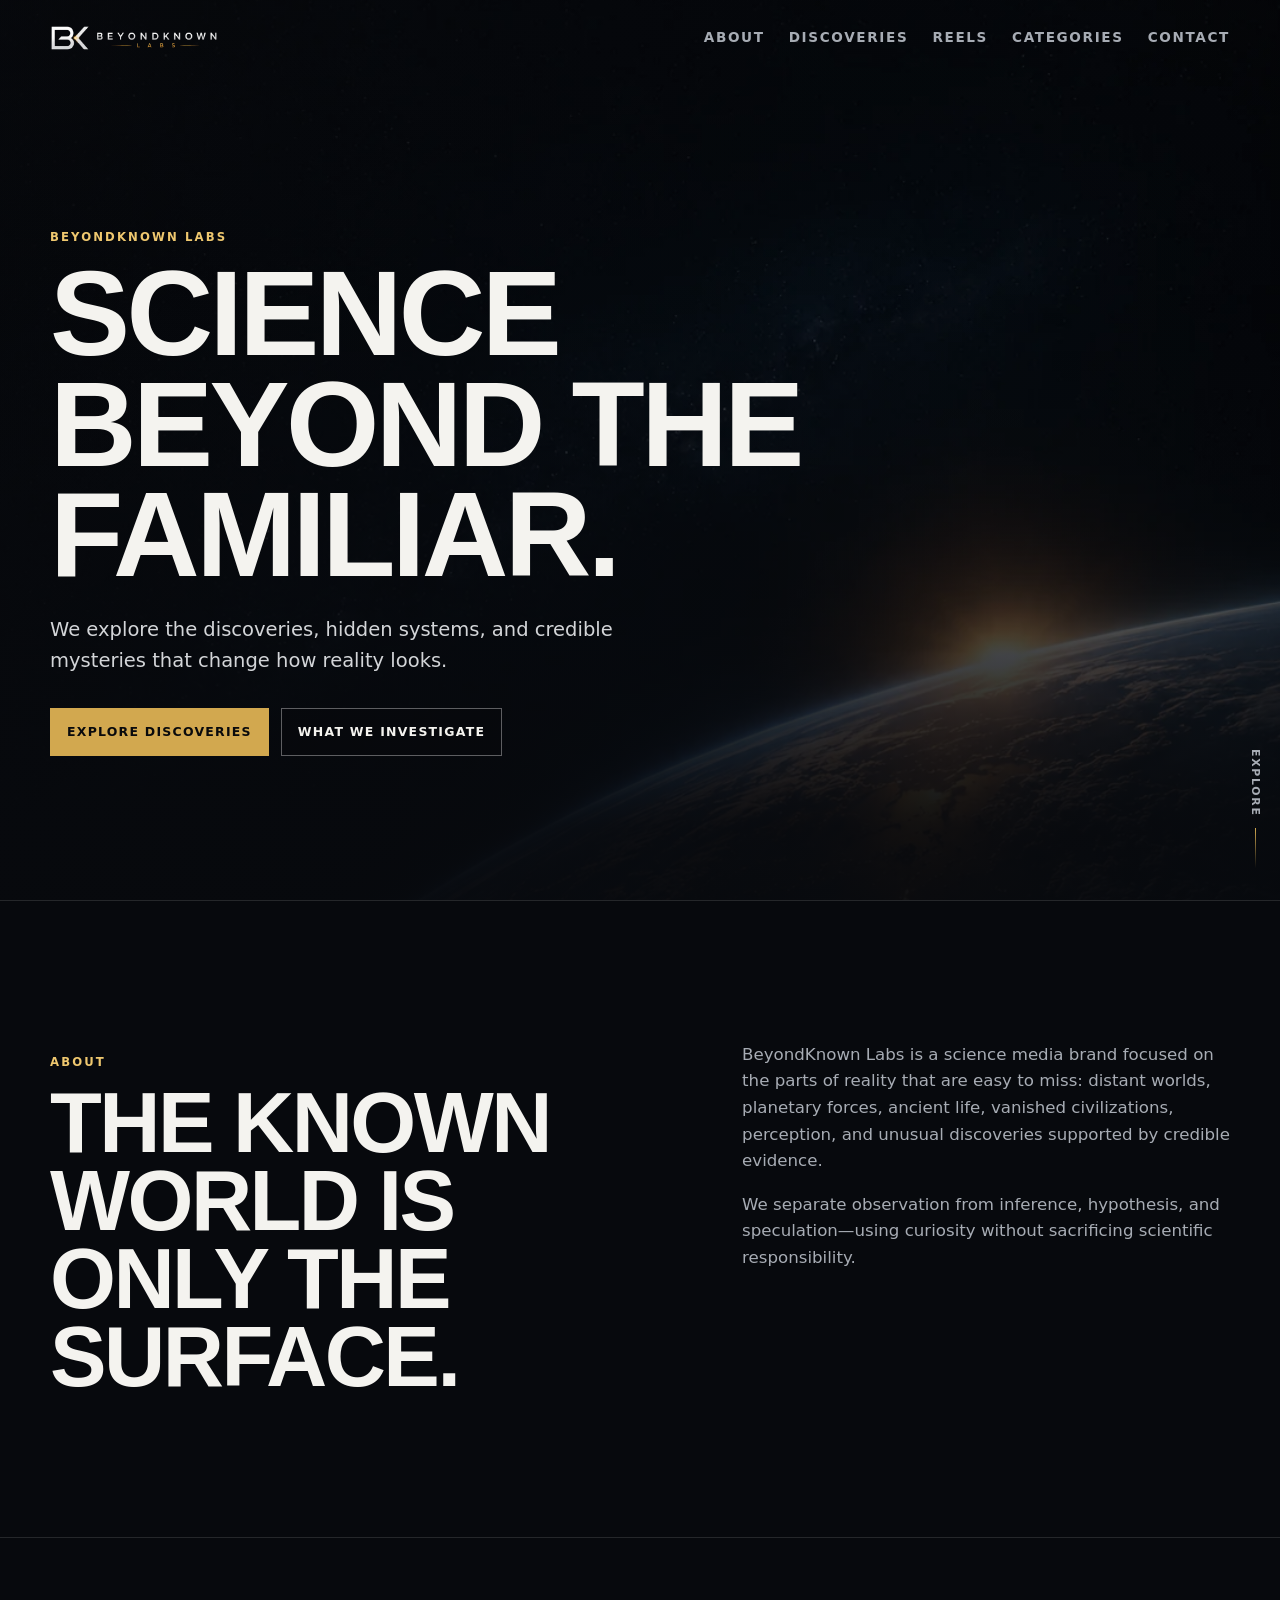
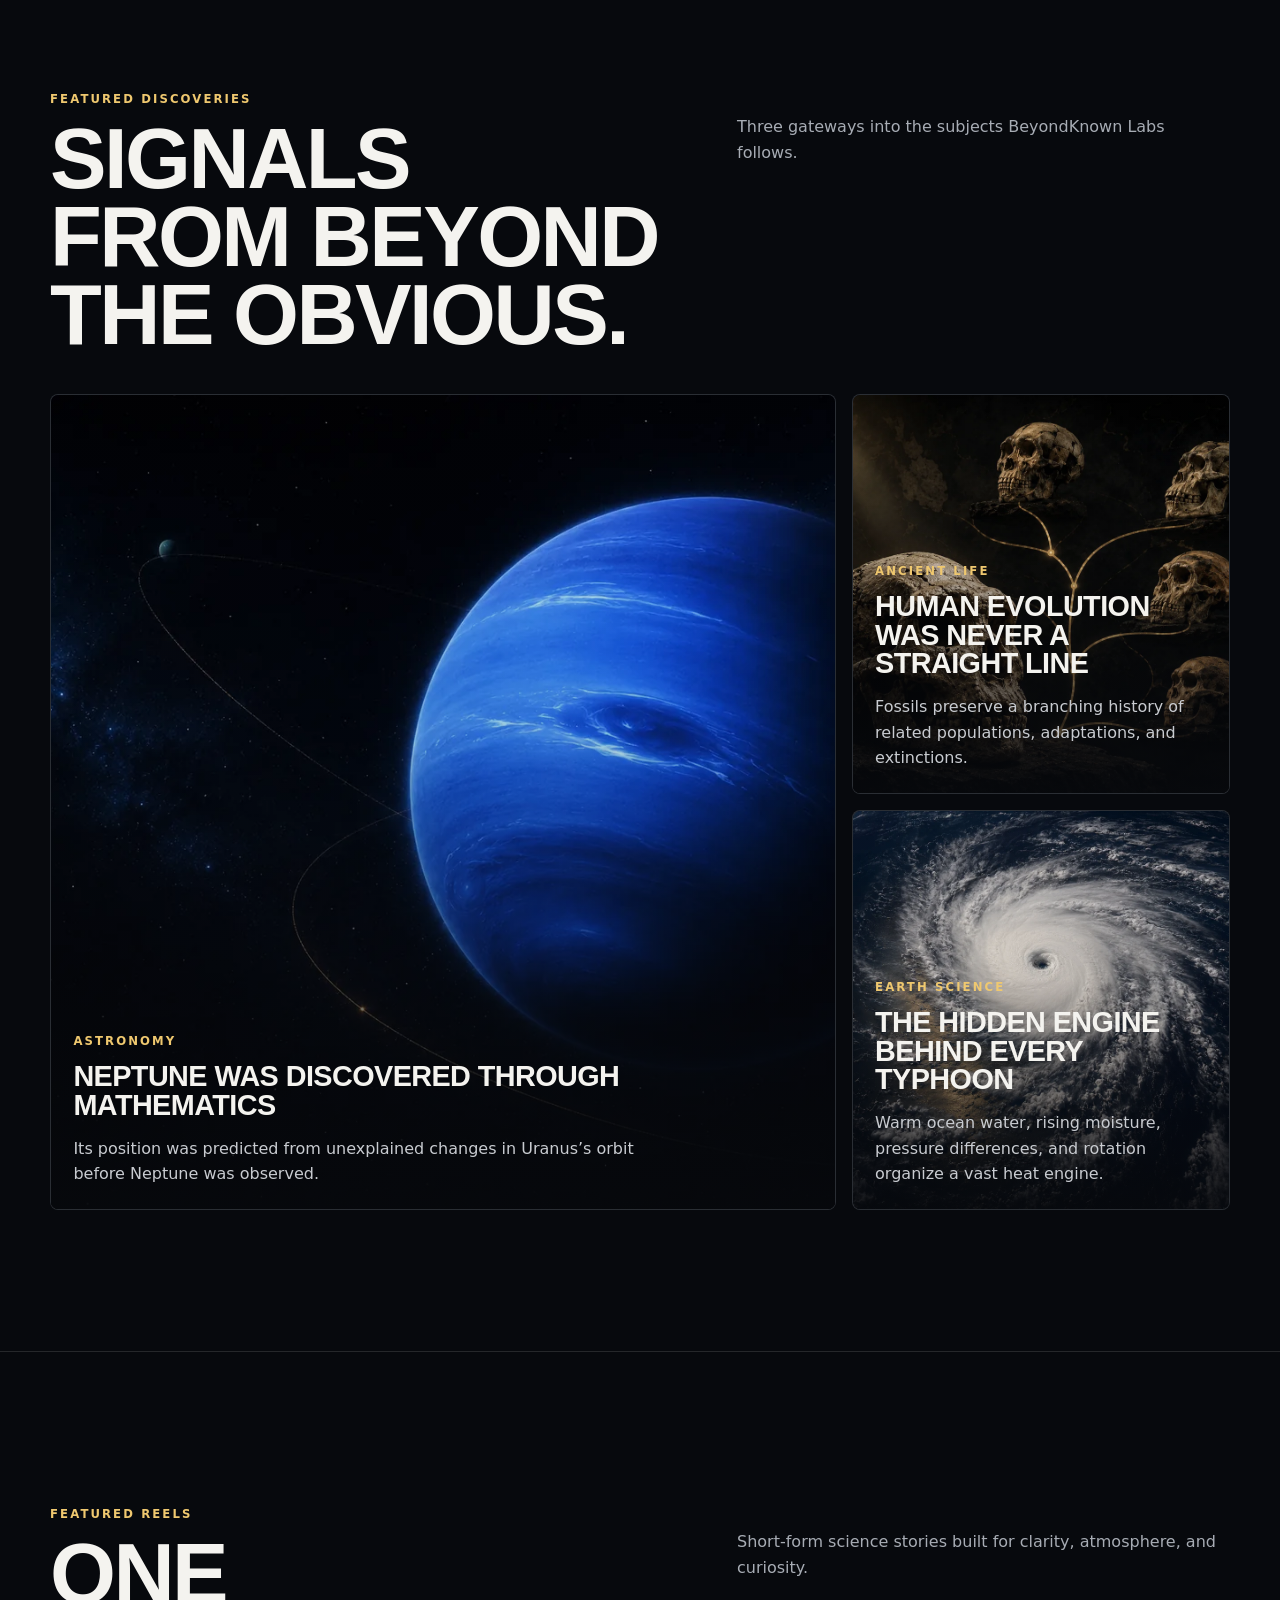
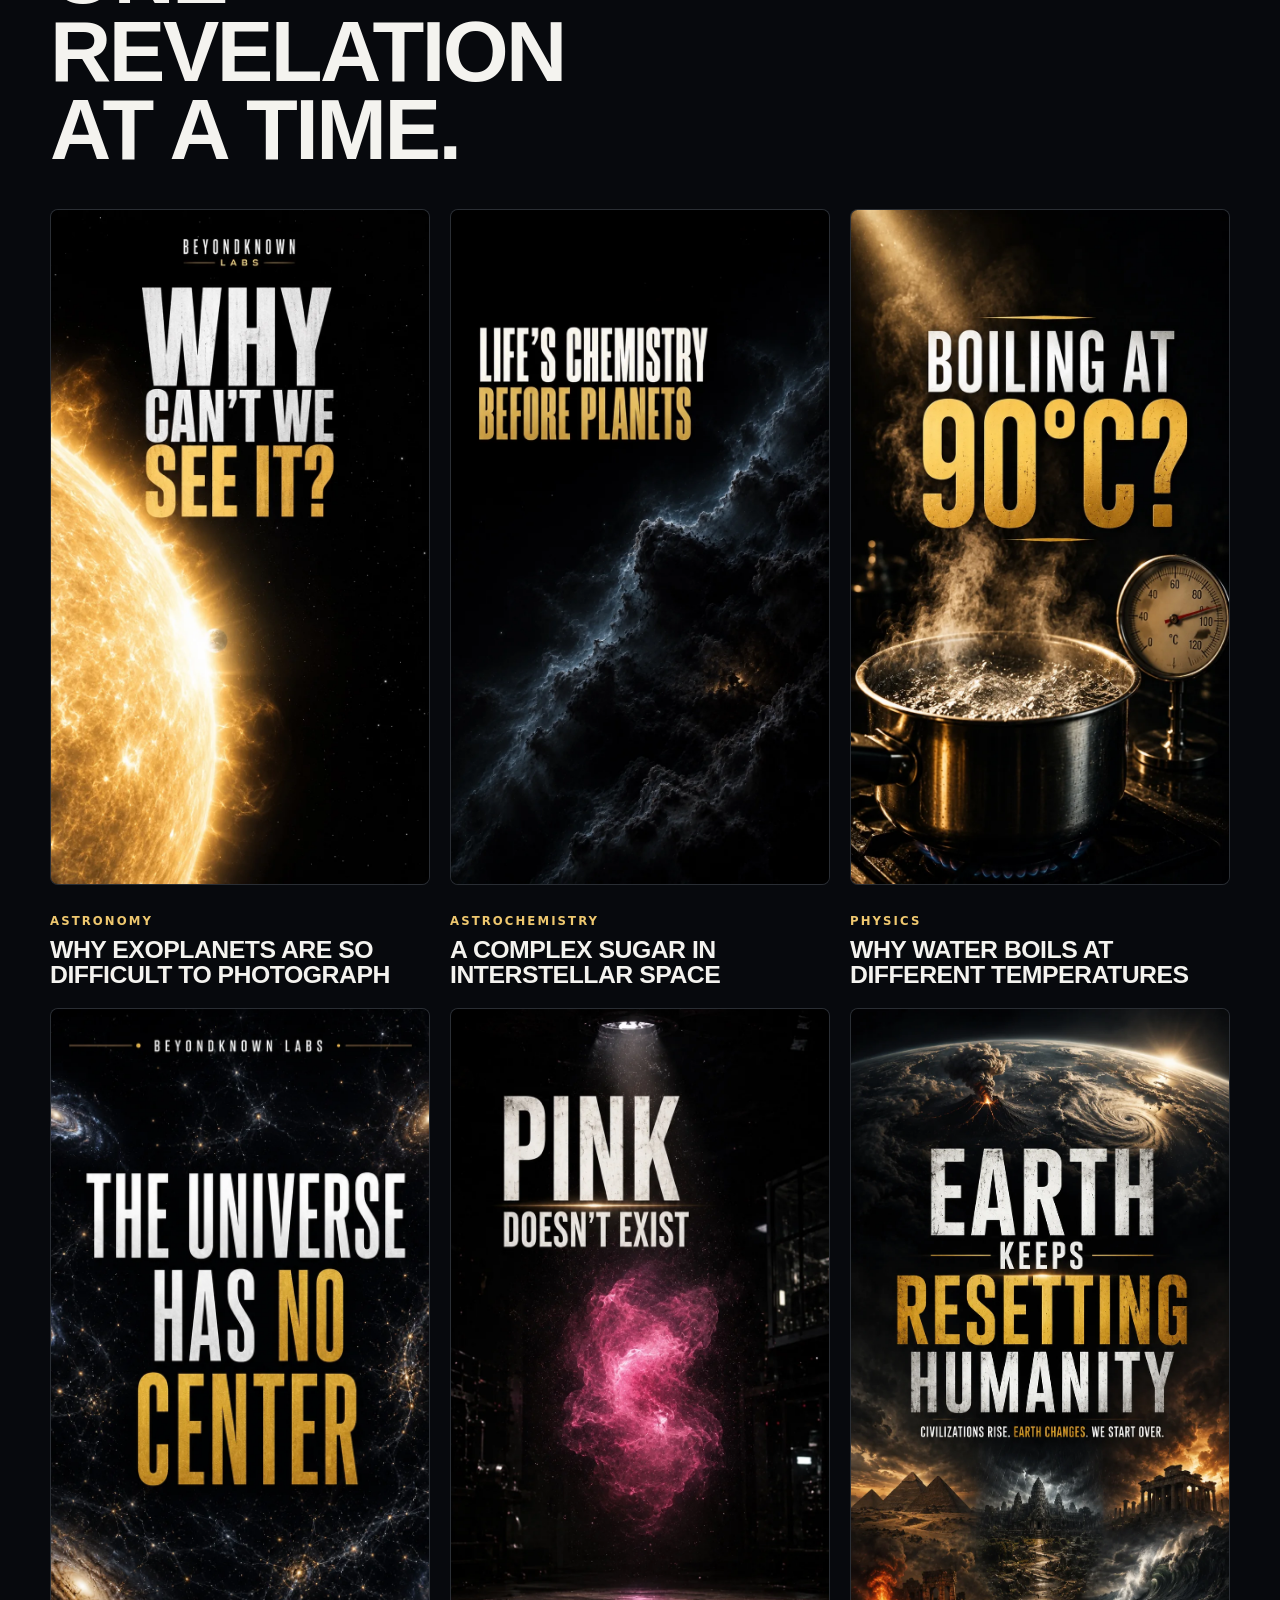
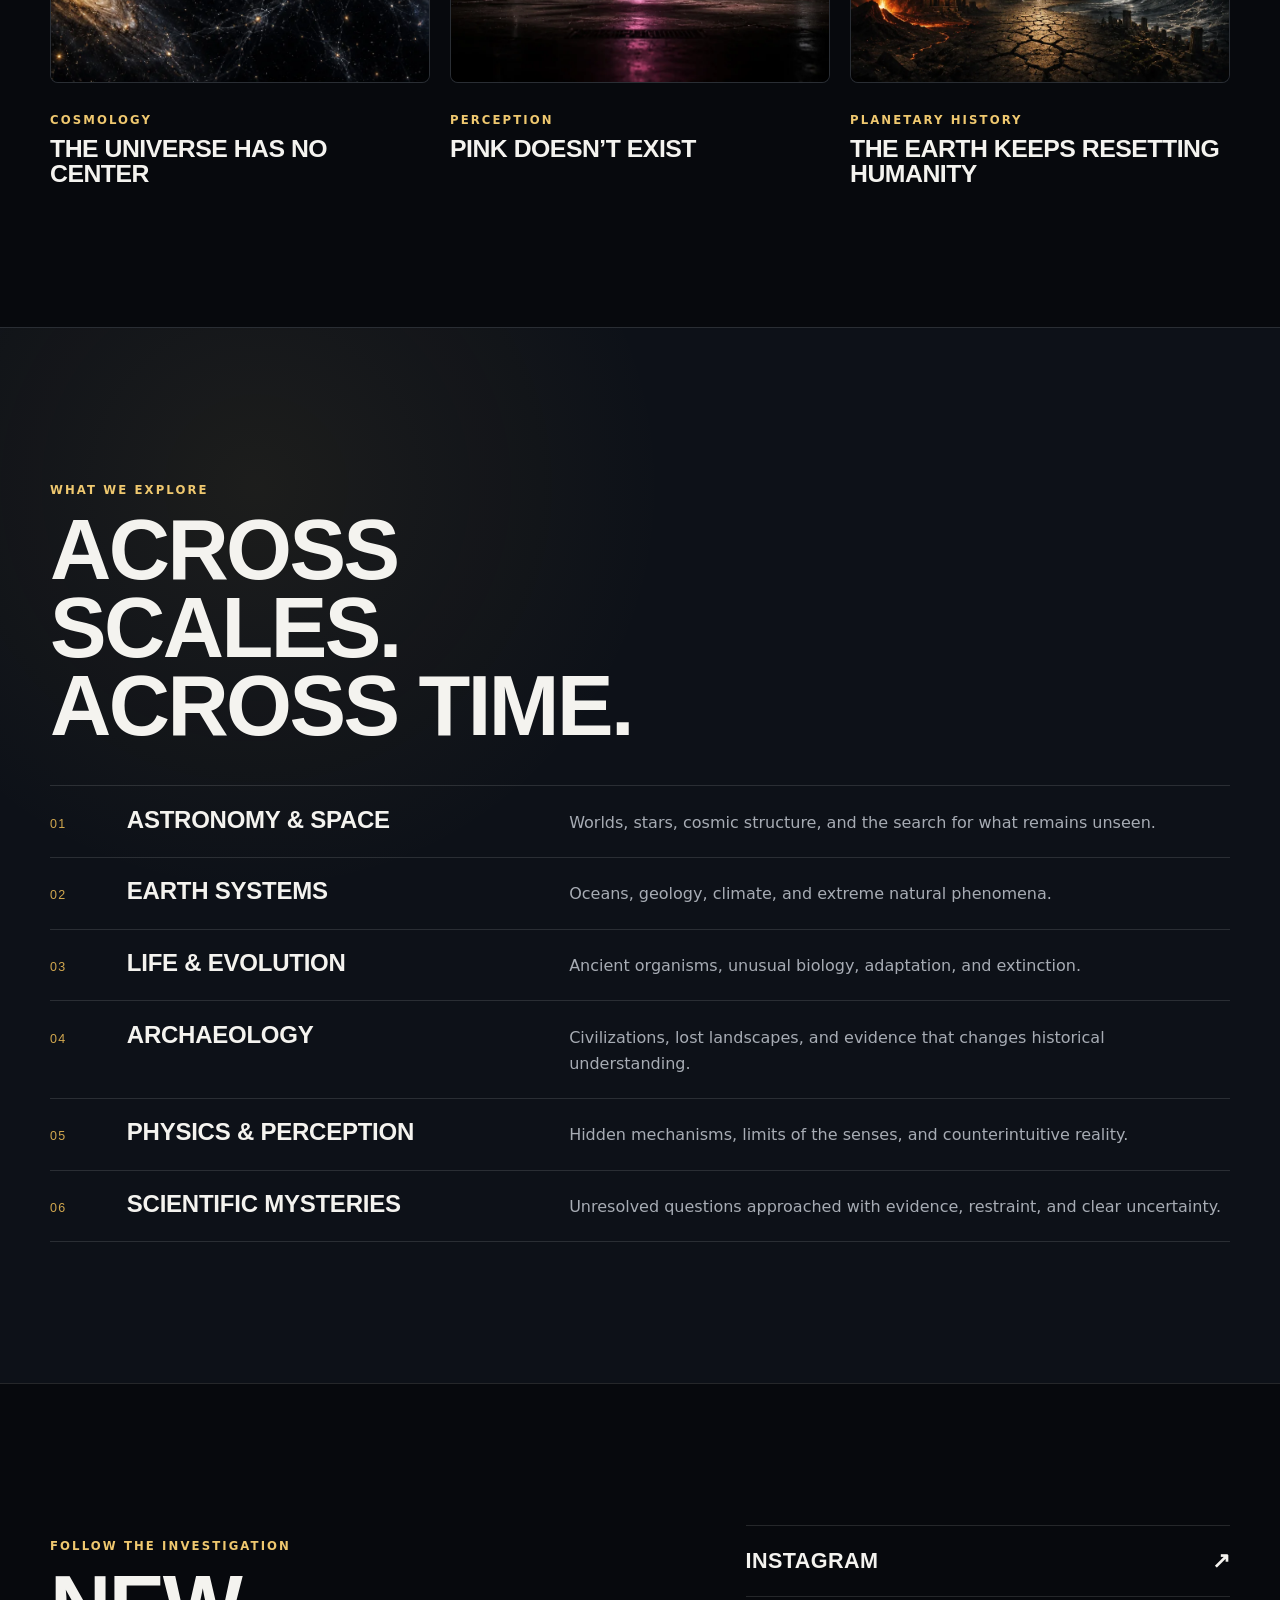
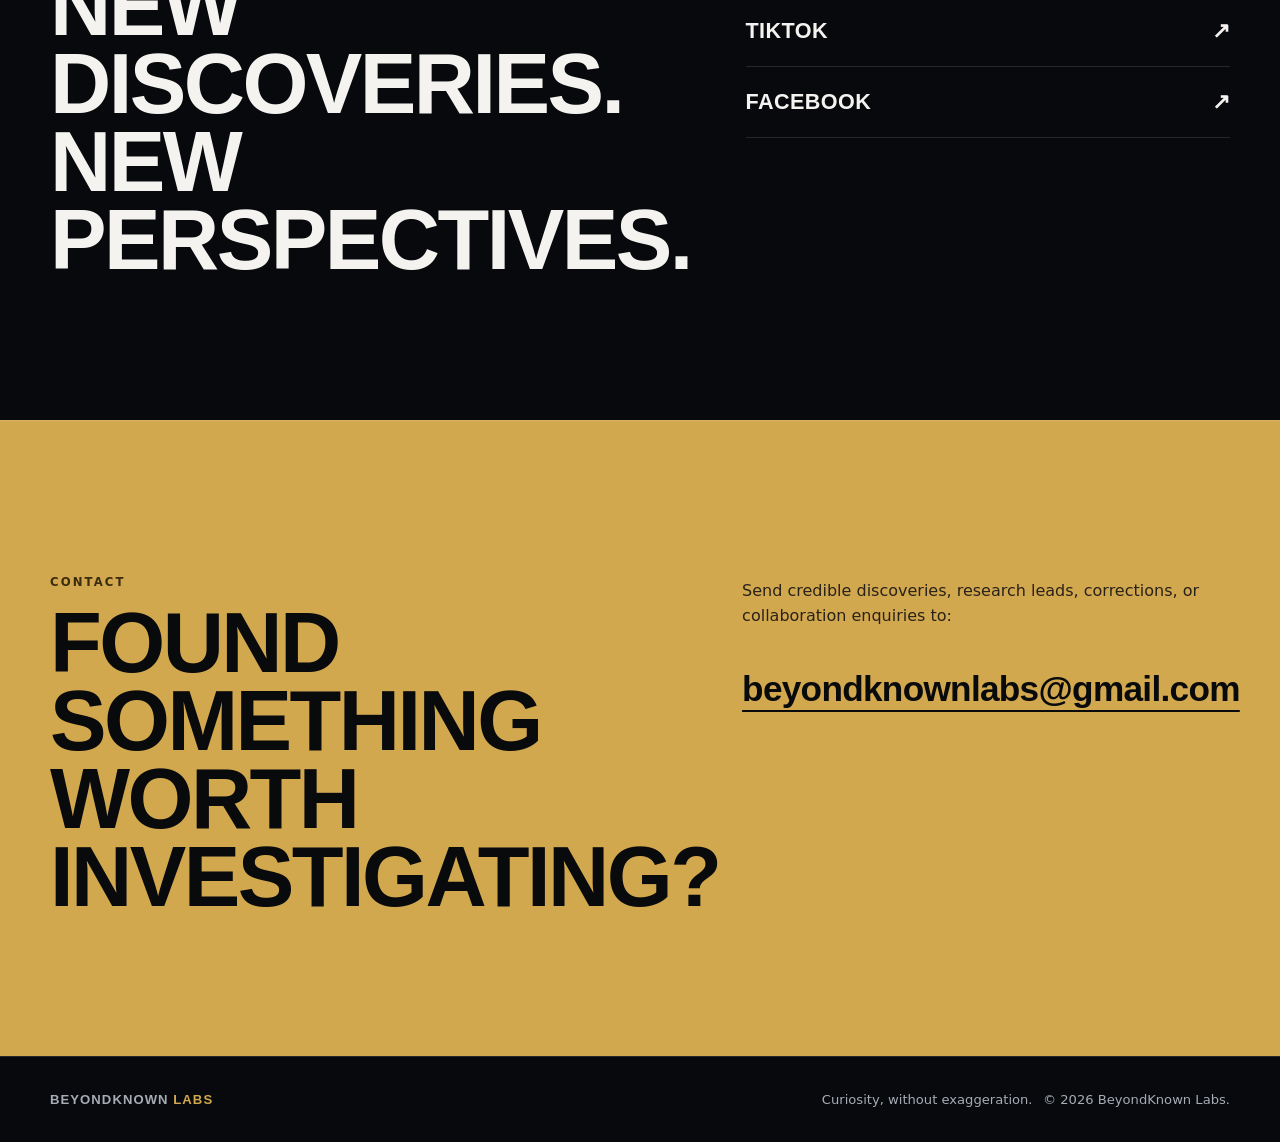
==== commit 4703a2e9: "Refine mobile layout and accessibility" ====
--- a/index.html
+++ b/index.html
@@ -134,7 +134,6 @@
               alt="Neptune against deep space, representing its mathematical prediction before observation"
               width="1200"
               height="900"
-              loading="lazy"
               decoding="async"
             >
             <div class="card-shade" aria-hidden="true"></div>
@@ -151,7 +150,6 @@
               alt="Scientific reconstruction representing the branching history of human evolution"
               width="1200"
               height="900"
-              loading="lazy"
               decoding="async"
             >
             <div class="card-shade" aria-hidden="true"></div>
@@ -168,7 +166,6 @@
               alt="Large typhoon viewed from above, revealing its organized atmospheric structure"
               width="1200"
               height="900"
-              loading="lazy"
               decoding="async"
             >
             <div class="card-shade" aria-hidden="true"></div>
--- a/css/styles.css
+++ b/css/styles.css
@@ -418,7 +418,8 @@
 .card-shade {
   position: absolute;
   inset: 0;
-  background: linear-gradient(180deg, transparent 28%, rgba(7, 9, 13, 0.92) 100%);
+  background:
+    linear-gradient(180deg, rgba(7, 9, 13, 0.04) 0%, rgba(7, 9, 13, 0.12) 42%, rgba(7, 9, 13, 0.88) 100%);
 }
 
 .card-content {
@@ -705,14 +706,408 @@
 }
 
 
-@media (max-width: 719px) {
-  .hero-media img {
-    object-position: center top;
-  }
-}
-
 @media (min-width: 1200px) {
   .reel-grid {
     gap: 1.25rem;
   }
 }
+
+
+@media (max-width: 719px) {
+  .discovery-card img {
+    object-position: center 32%;
+  }
+
+  .discovery-card {
+    background: #0b0f15;
+  }
+}
+
+@media (max-width: 719px) {
+  .hero {
+    min-height: 92svh;
+  }
+
+  .hero-content {
+    padding-top: calc(var(--header-height) + 3.25rem);
+    padding-bottom: 4.75rem;
+  }
+
+  .hero h1 {
+    max-width: 10.5ch;
+    font-size: clamp(3rem, 13.2vw, 4.6rem);
+    line-height: 0.9;
+  }
+
+  .hero-copy {
+    max-width: 31rem;
+    margin-top: 1.15rem;
+    font-size: 1rem;
+    line-height: 1.5;
+  }
+
+  .hero-actions {
+    gap: 0.65rem;
+    margin-top: 1.45rem;
+  }
+
+  .button {
+    min-height: 2.85rem;
+    padding: 0.7rem 0.9rem;
+  }
+
+  .scroll-cue {
+    display: none;
+  }
+
+  .hero-media img {
+    object-position: 61% bottom;
+  }
+
+  .hero-overlay {
+    background:
+      linear-gradient(180deg, rgba(7, 9, 13, 0.28) 0%, rgba(7, 9, 13, 0.08) 38%, rgba(7, 9, 13, 0.82) 100%),
+      linear-gradient(90deg, rgba(7, 9, 13, 0.72) 0%, rgba(7, 9, 13, 0.16) 72%);
+  }
+}
+
+@media (max-width: 719px) {
+  .about-section {
+    padding-block: 4.5rem;
+  }
+
+  .about-section .split-layout {
+    gap: 1.15rem;
+  }
+
+  .about-section .section-kicker {
+    margin-bottom: 0.65rem;
+  }
+
+  .about-section h2 {
+    max-width: 11ch;
+    font-size: clamp(2.4rem, 10.5vw, 3.7rem);
+    line-height: 0.94;
+  }
+
+  .about-section .prose {
+    font-size: 1rem;
+    line-height: 1.62;
+  }
+
+  .about-section .prose p {
+    margin-block: 0 1rem;
+  }
+
+  .about-section .prose p:last-child {
+    margin-bottom: 0;
+  }
+}
+
+@media (max-width: 719px) {
+  .discoveries-section {
+    padding-block: 4.75rem;
+  }
+
+  .discoveries-section .section-heading {
+    margin-bottom: 1.75rem;
+  }
+
+  .discovery-grid {
+    gap: 1.25rem;
+  }
+
+  .discovery-card,
+  .discovery-card-large {
+    min-height: 0;
+    display: grid;
+    align-items: stretch;
+    overflow: hidden;
+    background: var(--color-bg-raised);
+  }
+
+  .discovery-card img {
+    position: relative;
+    inset: auto;
+    width: 100%;
+    height: auto;
+    aspect-ratio: 4 / 3;
+    object-fit: cover;
+    object-position: center;
+  }
+
+  .discovery-card:nth-child(2) img {
+    object-position: center 42%;
+  }
+
+  .discovery-card:nth-child(3) img {
+    object-position: center 48%;
+  }
+
+  .discovery-card .card-shade {
+    display: none;
+  }
+
+  .discovery-card .card-content {
+    padding: 1.15rem 1.15rem 1.3rem;
+    background:
+      linear-gradient(180deg, rgba(17, 23, 34, 0.96), rgba(9, 12, 18, 1));
+  }
+
+  .discovery-card .card-label {
+    margin: 0 0 0.5rem;
+  }
+
+  .discovery-card .card-content h3 {
+    max-width: 18ch;
+    font-size: clamp(1.5rem, 7vw, 2rem);
+    line-height: 0.98;
+  }
+
+  .discovery-card .card-content p:last-child {
+    margin-top: 0.7rem;
+    color: #bfc3ca;
+    font-size: 0.94rem;
+    line-height: 1.5;
+  }
+}
+
+@media (max-width: 719px) {
+  .reels-section {
+    padding-block: 4.75rem;
+  }
+
+  .reels-section .section-heading {
+    margin-bottom: 1.8rem;
+  }
+
+  .reel-grid {
+    gap: 1.4rem 0.9rem;
+  }
+
+  .reel-card {
+    min-width: 0;
+  }
+
+  .reel-cover {
+    border-radius: 0.45rem;
+    box-shadow: 0 0.85rem 2.2rem rgba(0, 0, 0, 0.3);
+  }
+
+  .reel-meta {
+    padding-top: 0.75rem;
+  }
+
+  .reel-meta .card-label {
+    margin: 0 0 0.35rem;
+    font-size: 0.62rem;
+    letter-spacing: 0.14em;
+  }
+
+  .reel-meta h3 {
+    font-size: clamp(1.05rem, 4.8vw, 1.35rem);
+    line-height: 1.02;
+    overflow-wrap: anywhere;
+  }
+
+  .reel-card:nth-child(1) .reel-meta h3,
+  .reel-card:nth-child(2) .reel-meta h3,
+  .reel-card:nth-child(3) .reel-meta h3 {
+    font-size: clamp(1rem, 4.45vw, 1.28rem);
+  }
+}
+
+@media (max-width: 390px) {
+  .reel-grid {
+    gap-inline: 0.7rem;
+  }
+
+  .reel-meta h3 {
+    font-size: 1rem;
+  }
+}
+
+@media (max-width: 719px) {
+  .categories-section {
+    padding-block: 4.75rem;
+  }
+
+  .categories-section .section-heading {
+    margin-bottom: 1.8rem;
+  }
+
+  .category-list li {
+    grid-template-columns: 2.15rem minmax(0, 1fr);
+    gap: 0.45rem 0.75rem;
+    padding-block: 1.55rem;
+  }
+
+  .category-list span {
+    padding-top: 0.12rem;
+    font-size: 0.72rem;
+    letter-spacing: 0.12em;
+  }
+
+  .category-list strong {
+    font-size: clamp(1.45rem, 6.5vw, 1.9rem);
+    line-height: 0.98;
+  }
+
+  .category-list p {
+    margin-top: 0.3rem;
+    color: #b7bcc4;
+    font-size: 0.95rem;
+    line-height: 1.52;
+  }
+}
+
+@media (max-width: 390px) {
+  .category-list li {
+    grid-template-columns: 1.9rem minmax(0, 1fr);
+    column-gap: 0.65rem;
+  }
+
+  .category-list strong {
+    font-size: 1.4rem;
+  }
+}
+
+@media (max-width: 719px) {
+  .social-section {
+    padding-block: 4.75rem;
+  }
+
+  .social-panel {
+    gap: 1.8rem;
+  }
+
+  .social-links a {
+    min-height: 3.75rem;
+    align-items: center;
+    padding-block: 1rem;
+    font-size: 1.45rem;
+    line-height: 1;
+  }
+
+  .social-links a span {
+    flex: 0 0 auto;
+    font-size: 1rem;
+  }
+
+  .contact-section {
+    padding-block: 4.75rem;
+  }
+
+  .contact-layout {
+    gap: 1.4rem;
+  }
+
+  .contact-layout > div:last-child {
+    font-size: 1rem;
+    line-height: 1.55;
+  }
+
+  .contact-layout > div:last-child p {
+    margin-top: 0;
+  }
+
+  .contact-email {
+    display: block;
+    width: fit-content;
+    max-width: 100%;
+    margin-top: 1.2rem;
+    padding-block: 0.35rem;
+    font-size: clamp(1.35rem, 6.2vw, 2rem);
+    line-height: 1.15;
+    overflow-wrap: anywhere;
+    text-decoration-thickness: 2px;
+    text-underline-offset: 0.22em;
+  }
+}
+
+@media (max-width: 390px) {
+  .social-links a {
+    font-size: 1.3rem;
+  }
+
+  .contact-email {
+    font-size: 1.28rem;
+  }
+}
+
+/* Final mobile polish and accessibility */
+body.nav-open {
+  overflow: hidden;
+}
+
+.contact-section :focus-visible {
+  outline-color: #090a0c;
+}
+
+@media (max-width: 919px) {
+  .site-header {
+    padding-top: env(safe-area-inset-top);
+  }
+
+  .header-inner {
+    min-height: 4.4rem;
+  }
+
+  .brand-logo {
+    display: block;
+    width: 10.25rem;
+  }
+
+  .brand-text {
+    position: absolute;
+    width: 1px;
+    height: 1px;
+    overflow: hidden;
+    clip-path: inset(50%);
+    white-space: nowrap;
+  }
+
+  .menu-toggle {
+    width: 2.85rem;
+    height: 2.85rem;
+    flex: 0 0 auto;
+  }
+
+  .primary-nav {
+    max-height: calc(100svh - 4.4rem - env(safe-area-inset-top));
+    overflow-y: auto;
+    overscroll-behavior: contain;
+    padding: 0.7rem 1rem 1rem;
+  }
+
+  .primary-nav a {
+    min-height: 3.35rem;
+    display: flex;
+    align-items: center;
+    padding-block: 0.85rem;
+  }
+}
+
+@media (max-width: 719px) {
+  .container {
+    width: min(calc(100% - 2.25rem), var(--container));
+  }
+
+  .site-footer {
+    padding-block: 2.35rem calc(2.35rem + env(safe-area-inset-bottom));
+  }
+
+  .footer-inner {
+    gap: 0.8rem;
+  }
+
+  .footer-brand {
+    font-size: 1rem;
+  }
+}
+
+@media (prefers-reduced-motion: reduce) {
+  .site-header {
+    backdrop-filter: none;
+  }
+}
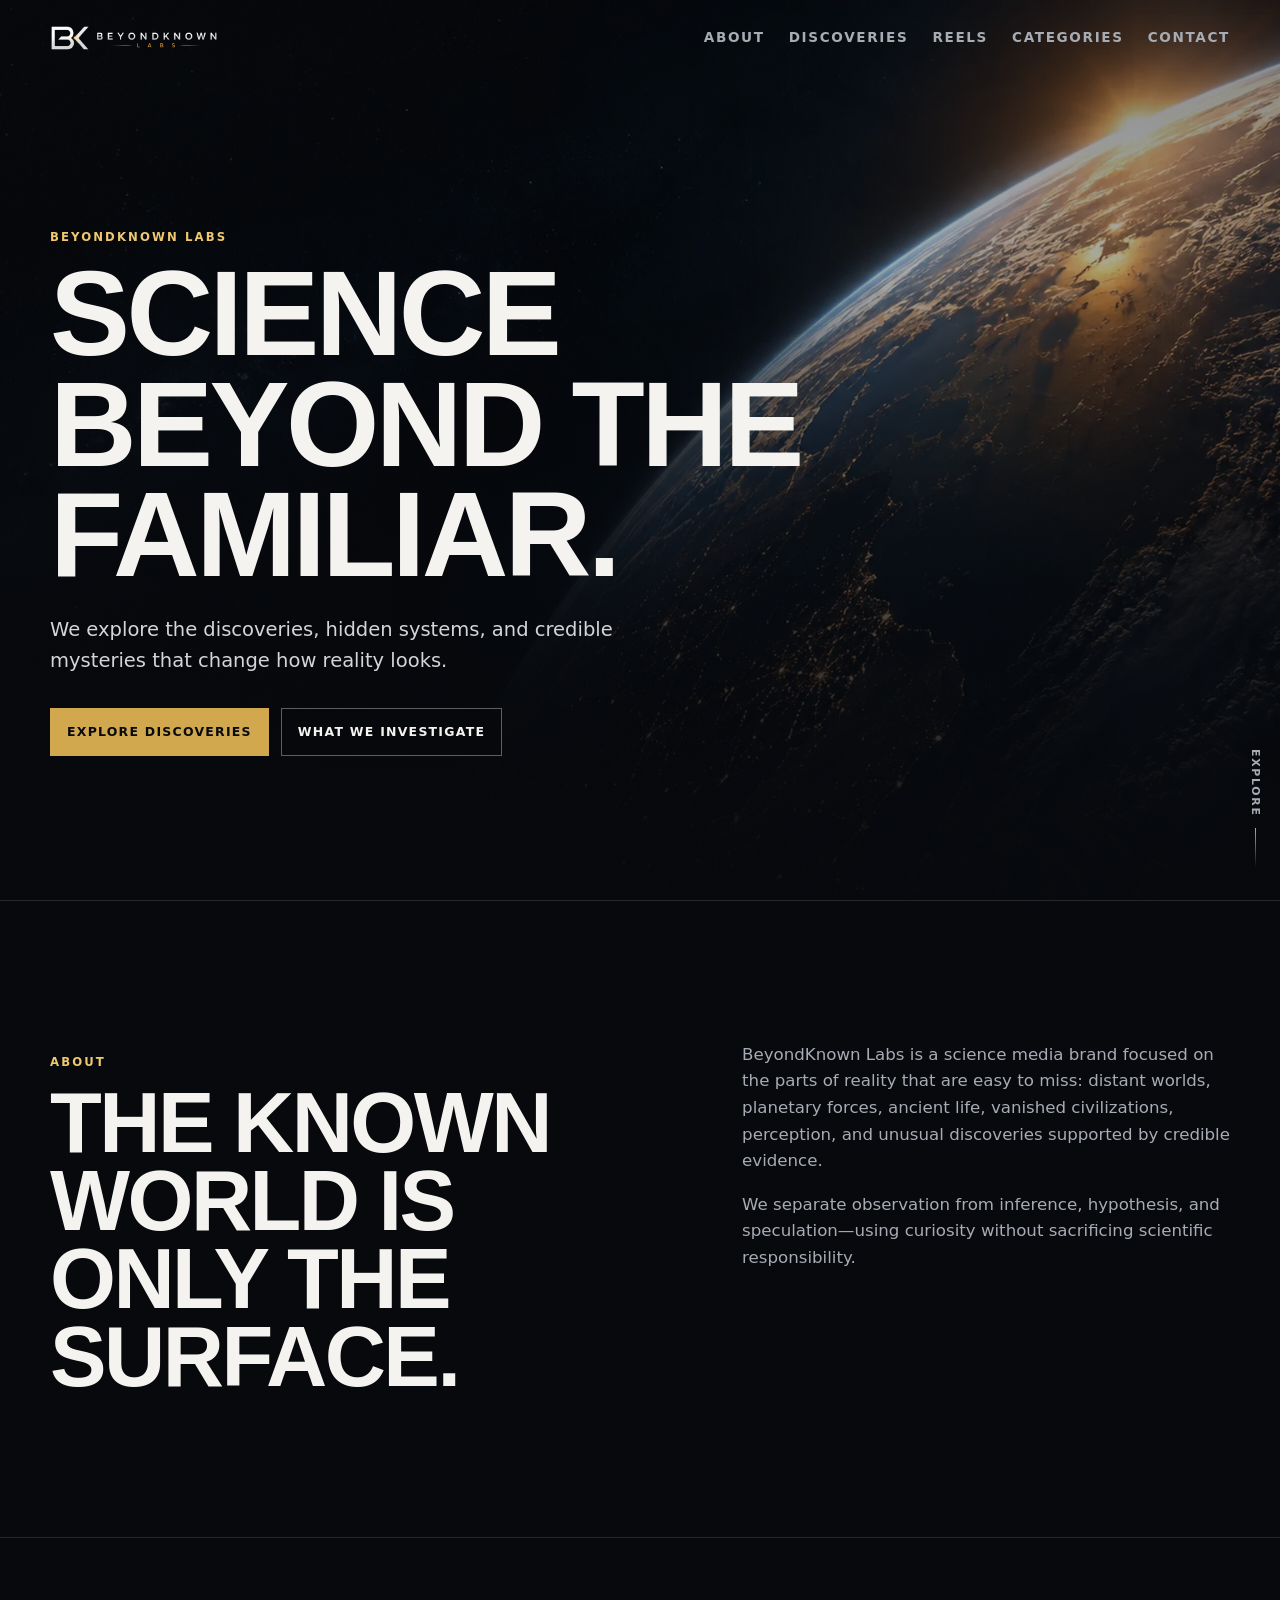
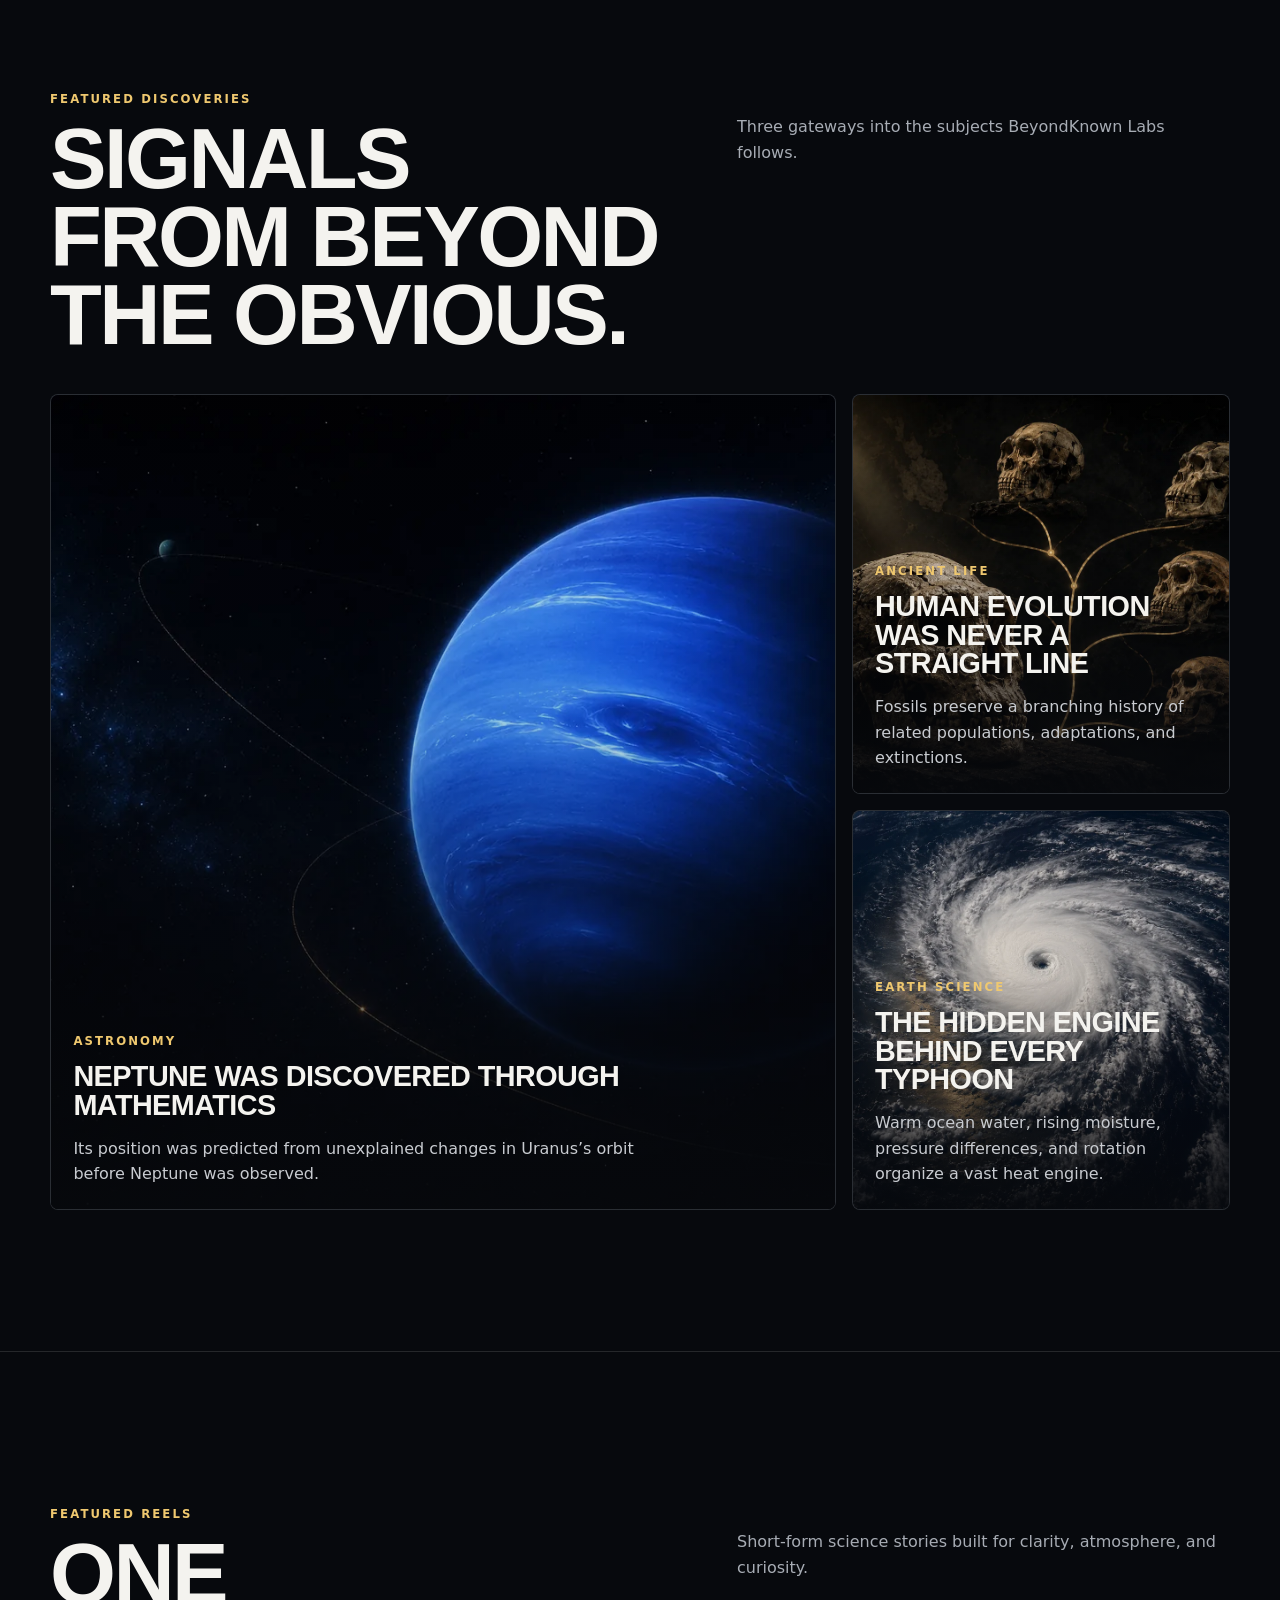
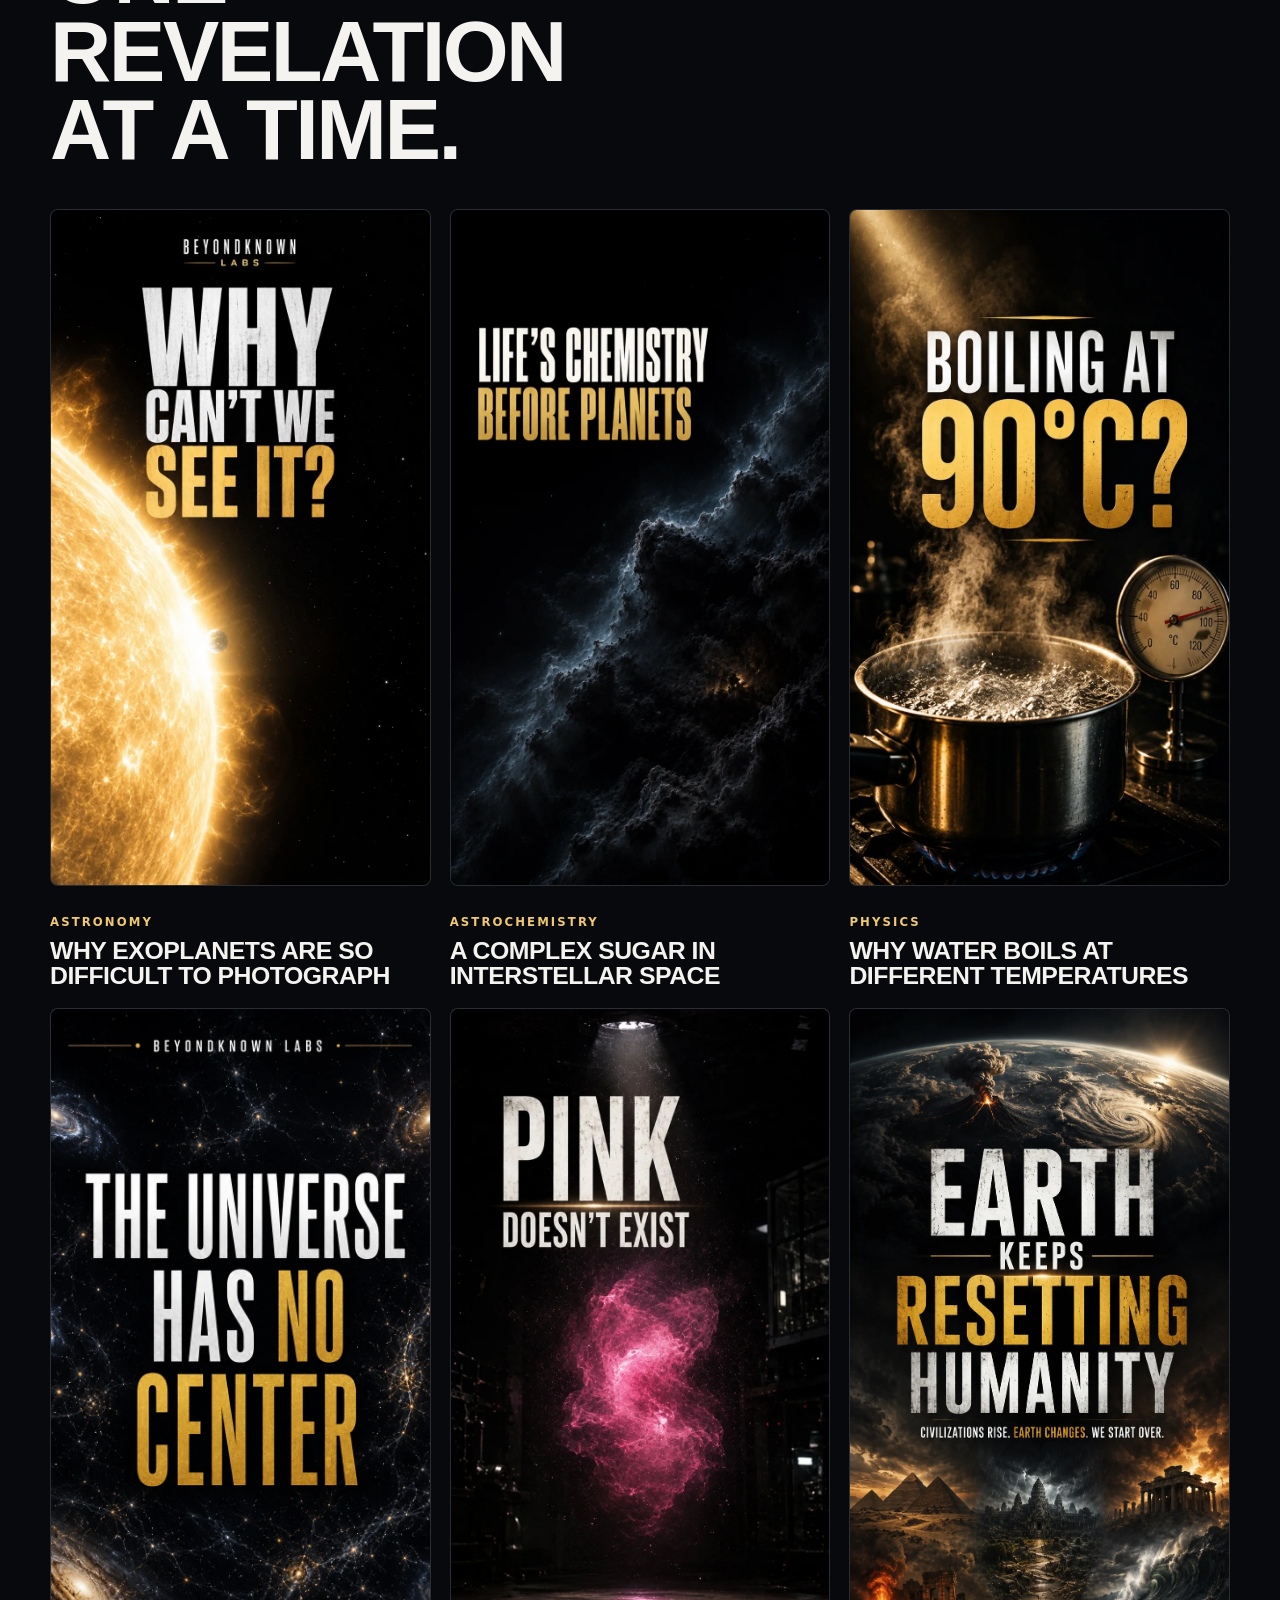
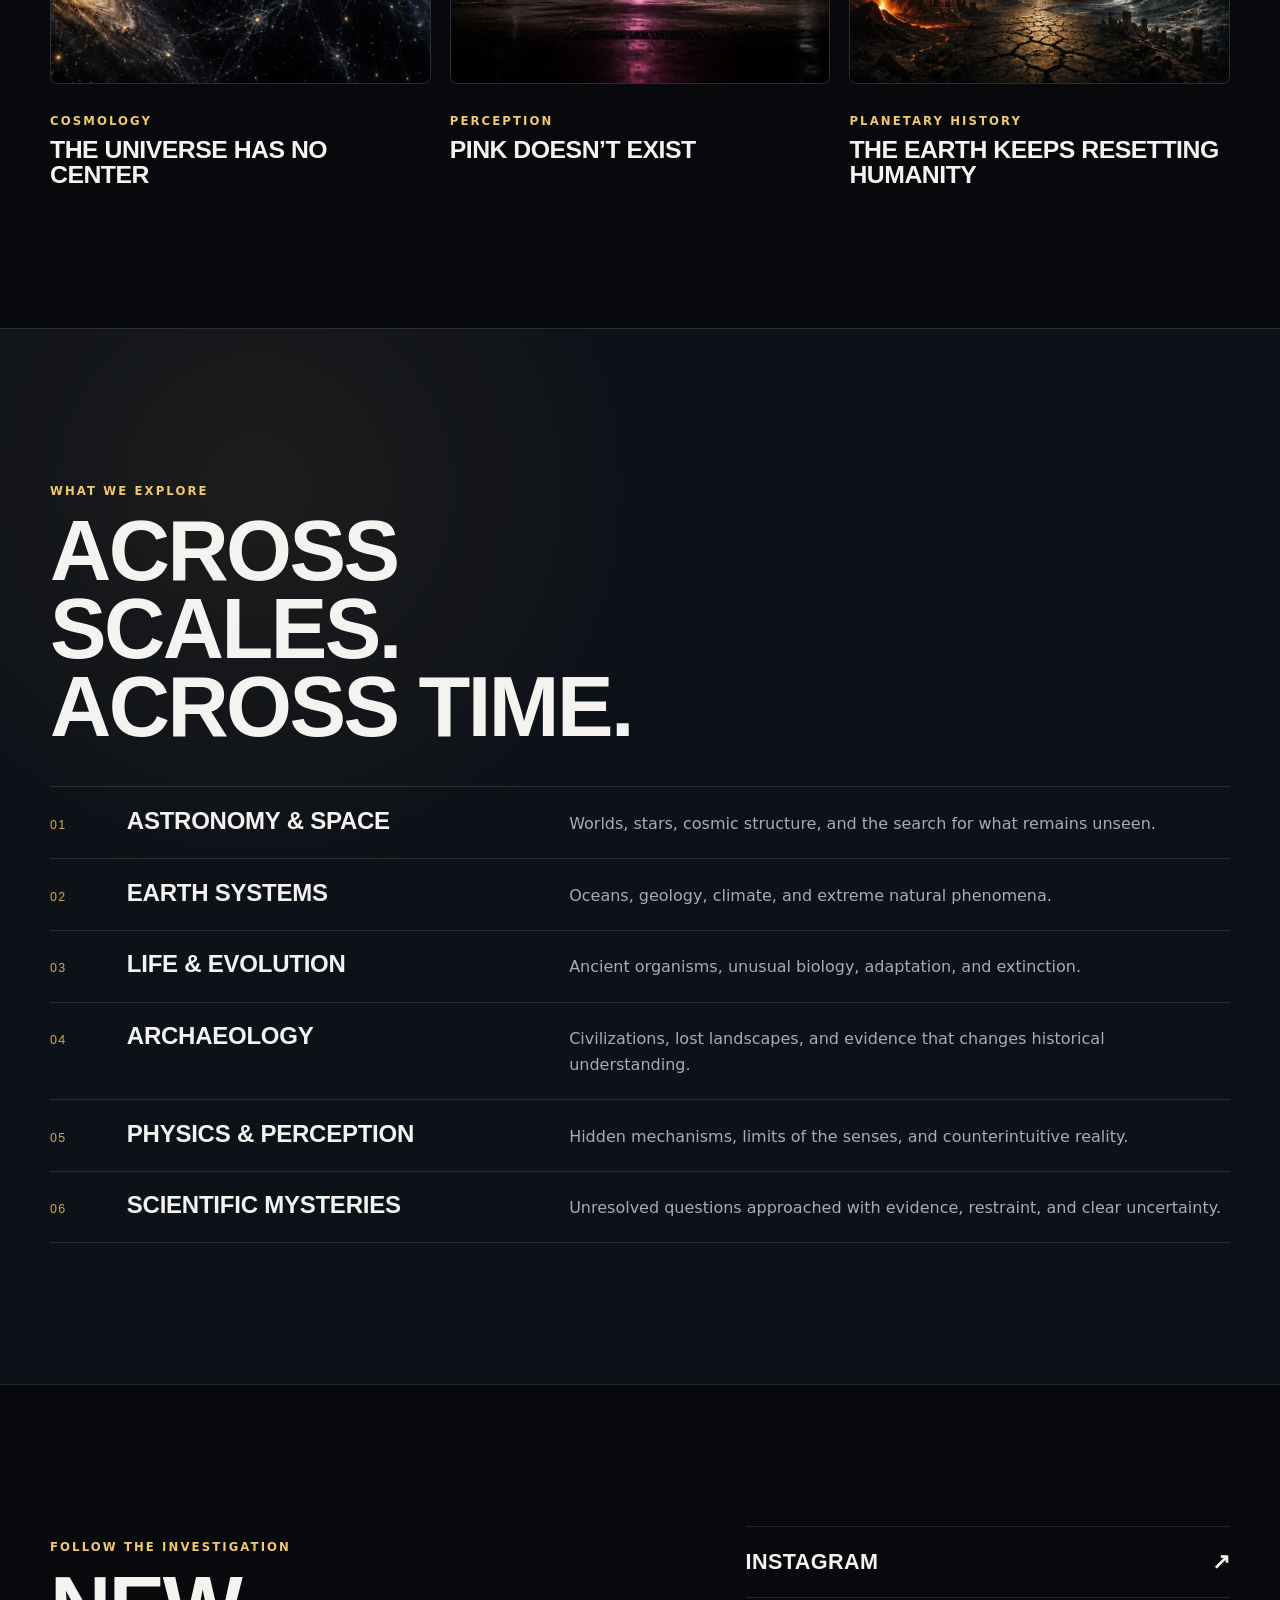
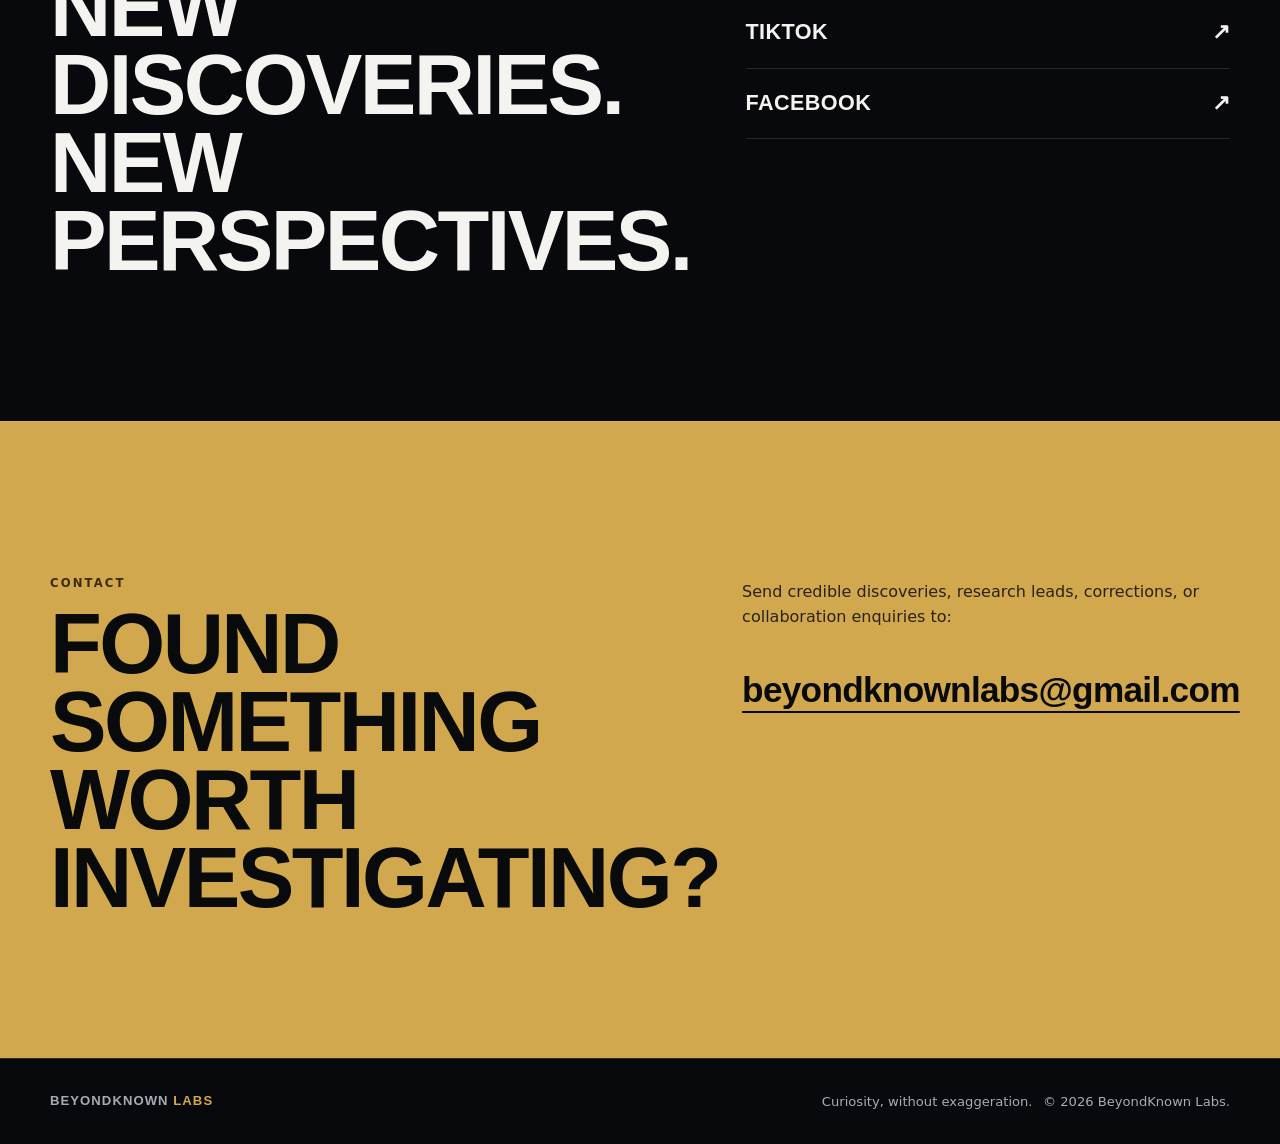
==== commit cb4c6390: "Improve tablet layout and reel loading" ====
--- a/index.html
+++ b/index.html
@@ -192,7 +192,7 @@
         <div class="reel-grid">
           <article class="reel-card">
             <div class="reel-cover">
-              <img src="assets/images/reel-exoplanets-photo.webp" alt="Why Exoplanets Are So Difficult to Photograph reel cover" width="864" height="1536" loading="lazy" decoding="async">
+              <img src="assets/images/reel-exoplanets-photo.webp" alt="Why Exoplanets Are So Difficult to Photograph reel cover" width="864" height="1536" decoding="async">
             </div>
             <div class="reel-meta">
               <p class="card-label">Astronomy</p>
@@ -202,7 +202,7 @@
 
           <article class="reel-card">
             <div class="reel-cover">
-              <img src="assets/images/reel-interstellar-sugar.webp" alt="Astronomers Found a Complex Sugar in Interstellar Space reel cover" width="864" height="1536" loading="lazy" decoding="async">
+              <img src="assets/images/reel-interstellar-sugar.webp" alt="Astronomers Found a Complex Sugar in Interstellar Space reel cover" width="864" height="1536" decoding="async">
             </div>
             <div class="reel-meta">
               <p class="card-label">Astrochemistry</p>
@@ -212,7 +212,7 @@
 
           <article class="reel-card">
             <div class="reel-cover">
-              <img src="assets/images/reel-boiling-water.webp" alt="Why Water Boils at Different Temperatures reel cover" width="864" height="1536" loading="lazy" decoding="async">
+              <img src="assets/images/reel-boiling-water.webp" alt="Why Water Boils at Different Temperatures reel cover" width="864" height="1536" decoding="async">
             </div>
             <div class="reel-meta">
               <p class="card-label">Physics</p>
@@ -222,7 +222,7 @@
 
           <article class="reel-card">
             <div class="reel-cover">
-              <img src="assets/images/reel-universe-no-center.webp" alt="The Universe Has No Center reel cover" width="1122" height="1402" loading="lazy" decoding="async">
+              <img src="assets/images/reel-universe-no-center.webp" alt="The Universe Has No Center reel cover" width="1122" height="1402" decoding="async">
             </div>
             <div class="reel-meta">
               <p class="card-label">Cosmology</p>
@@ -232,7 +232,7 @@
 
           <article class="reel-card">
             <div class="reel-cover">
-              <img src="assets/images/reel-pink-doesnt-exist.webp" alt="Pink Doesn't Exist reel cover" width="864" height="1536" loading="lazy" decoding="async">
+              <img src="assets/images/reel-pink-doesnt-exist.webp" alt="Pink Doesn't Exist reel cover" width="864" height="1536" decoding="async">
             </div>
             <div class="reel-meta">
               <p class="card-label">Perception</p>
@@ -242,7 +242,7 @@
 
           <article class="reel-card">
             <div class="reel-cover">
-              <img src="assets/images/reel-earth-resetting-humanity.webp" alt="The Earth Keeps Resetting Humanity reel cover" width="941" height="1672" loading="lazy" decoding="async">
+              <img src="assets/images/reel-earth-resetting-humanity.webp" alt="The Earth Keeps Resetting Humanity reel cover" width="941" height="1672" decoding="async">
             </div>
             <div class="reel-meta">
               <p class="card-label">Planetary history</p>
--- a/css/styles.css
+++ b/css/styles.css
@@ -1111,3 +1111,25 @@
     backdrop-filter: none;
   }
 }
+
+/* Step 9 — Tablet and reel-loading refinement */
+@media (min-width: 720px) and (max-width: 919px) {
+  .brand-logo {
+    width: 11.4rem;
+  }
+
+  .reel-grid {
+    gap: 1.15rem;
+  }
+
+  .reel-meta h3 {
+    font-size: clamp(1.1rem, 2.35vw, 1.4rem);
+    line-height: 1.02;
+  }
+}
+
+@media (min-width: 920px) {
+  .reel-grid {
+    gap: 1.2rem;
+  }
+}
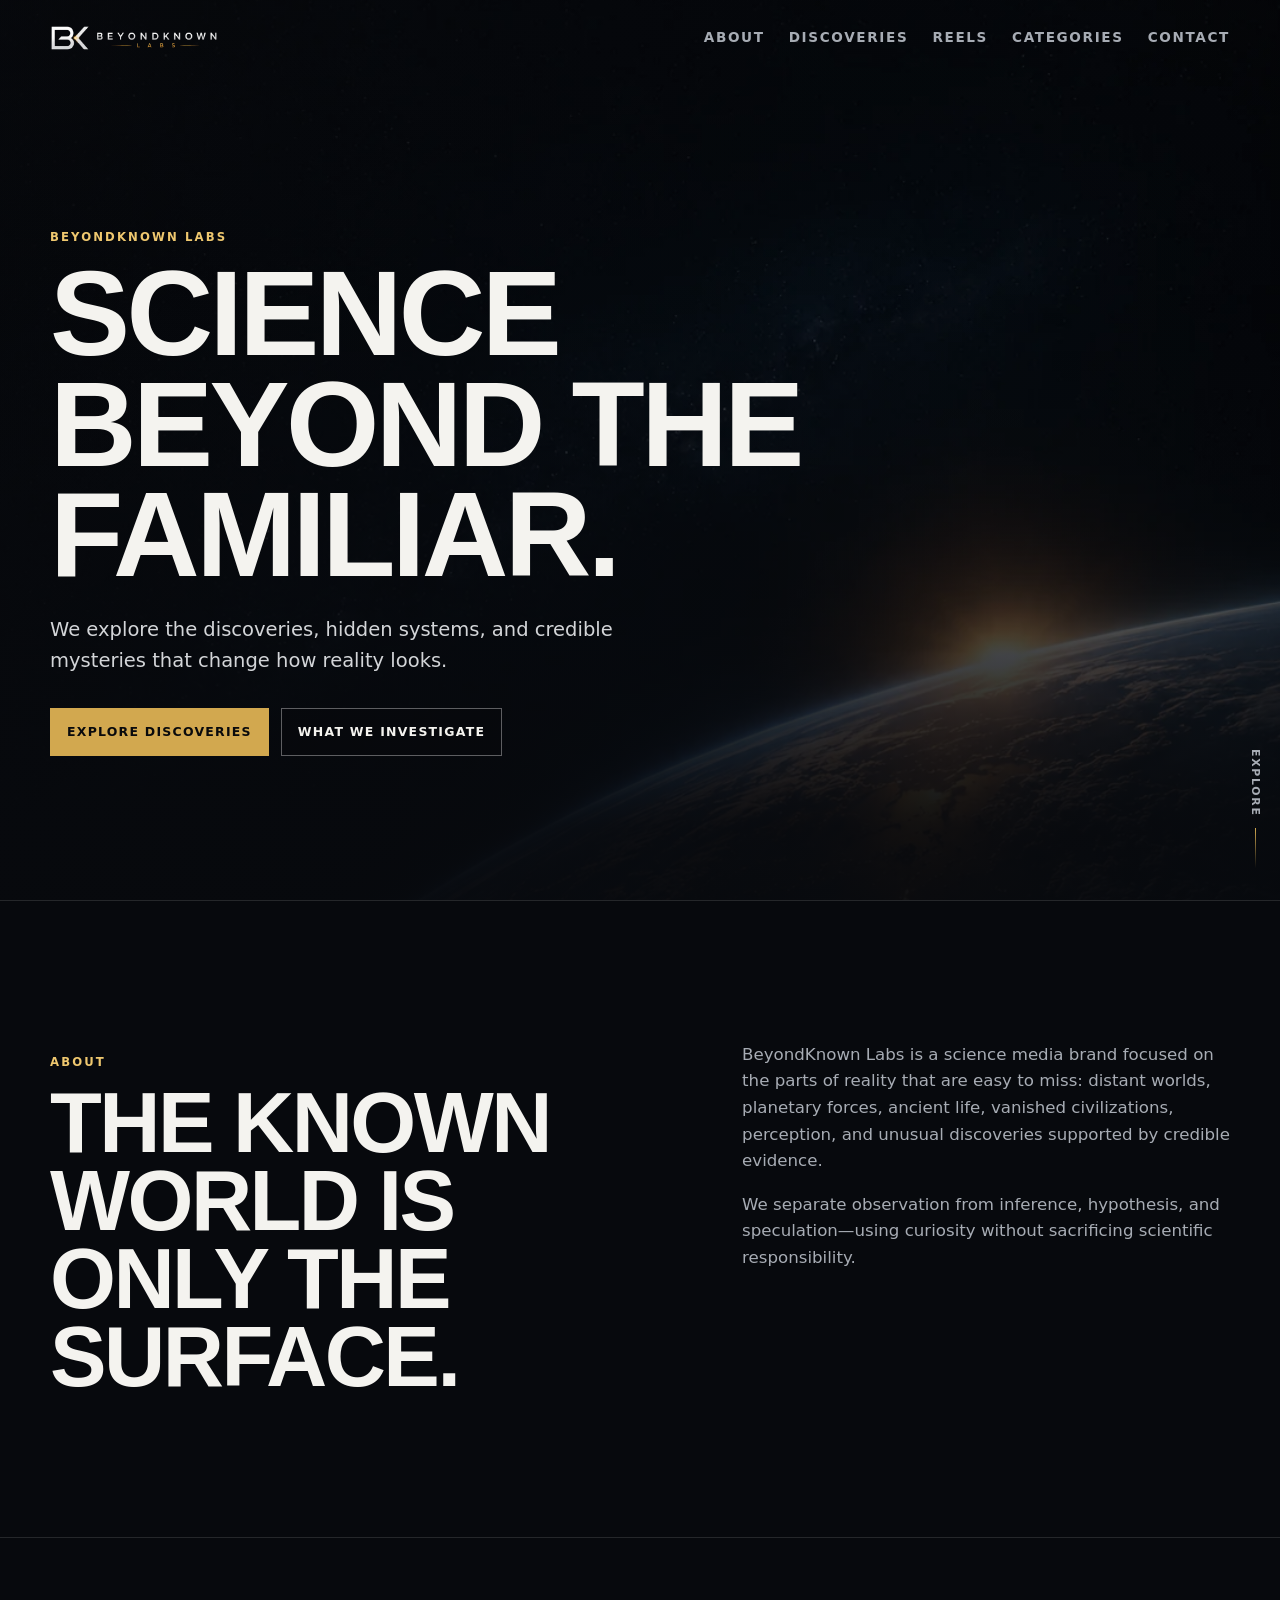
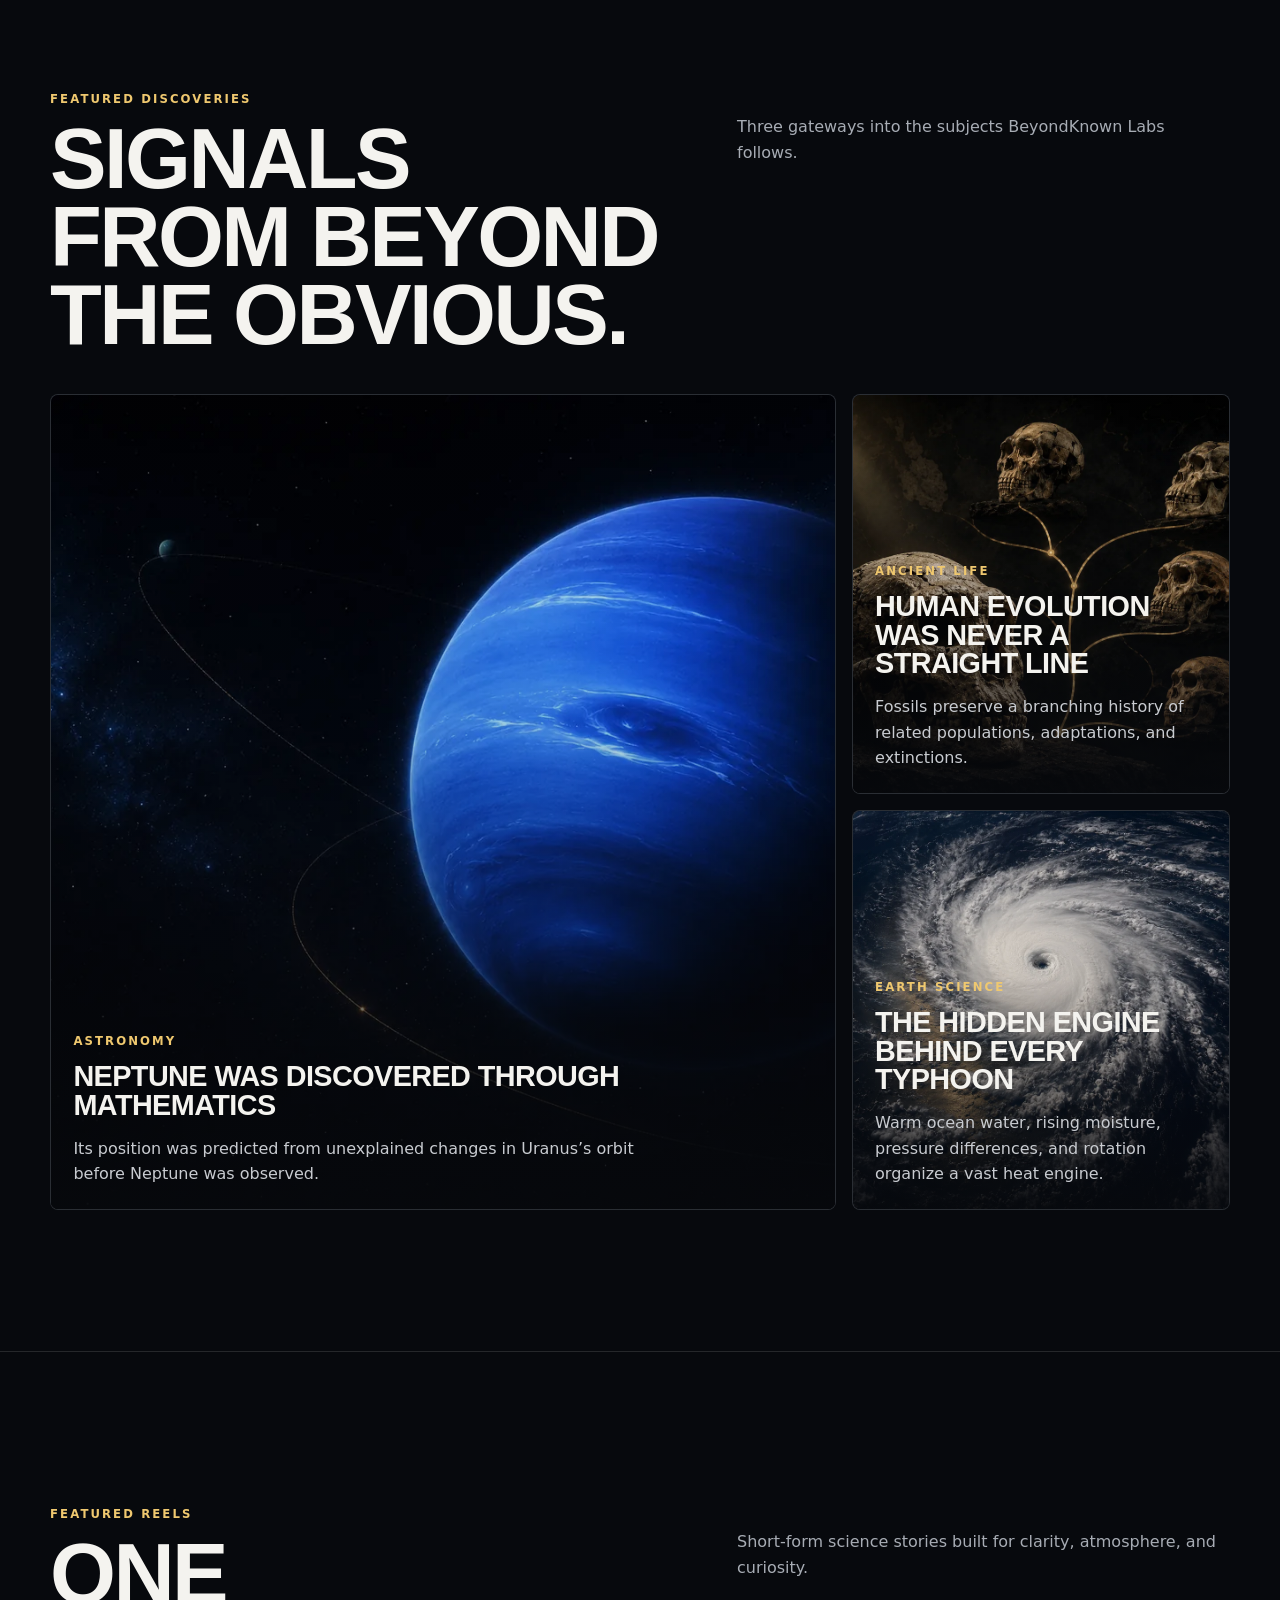
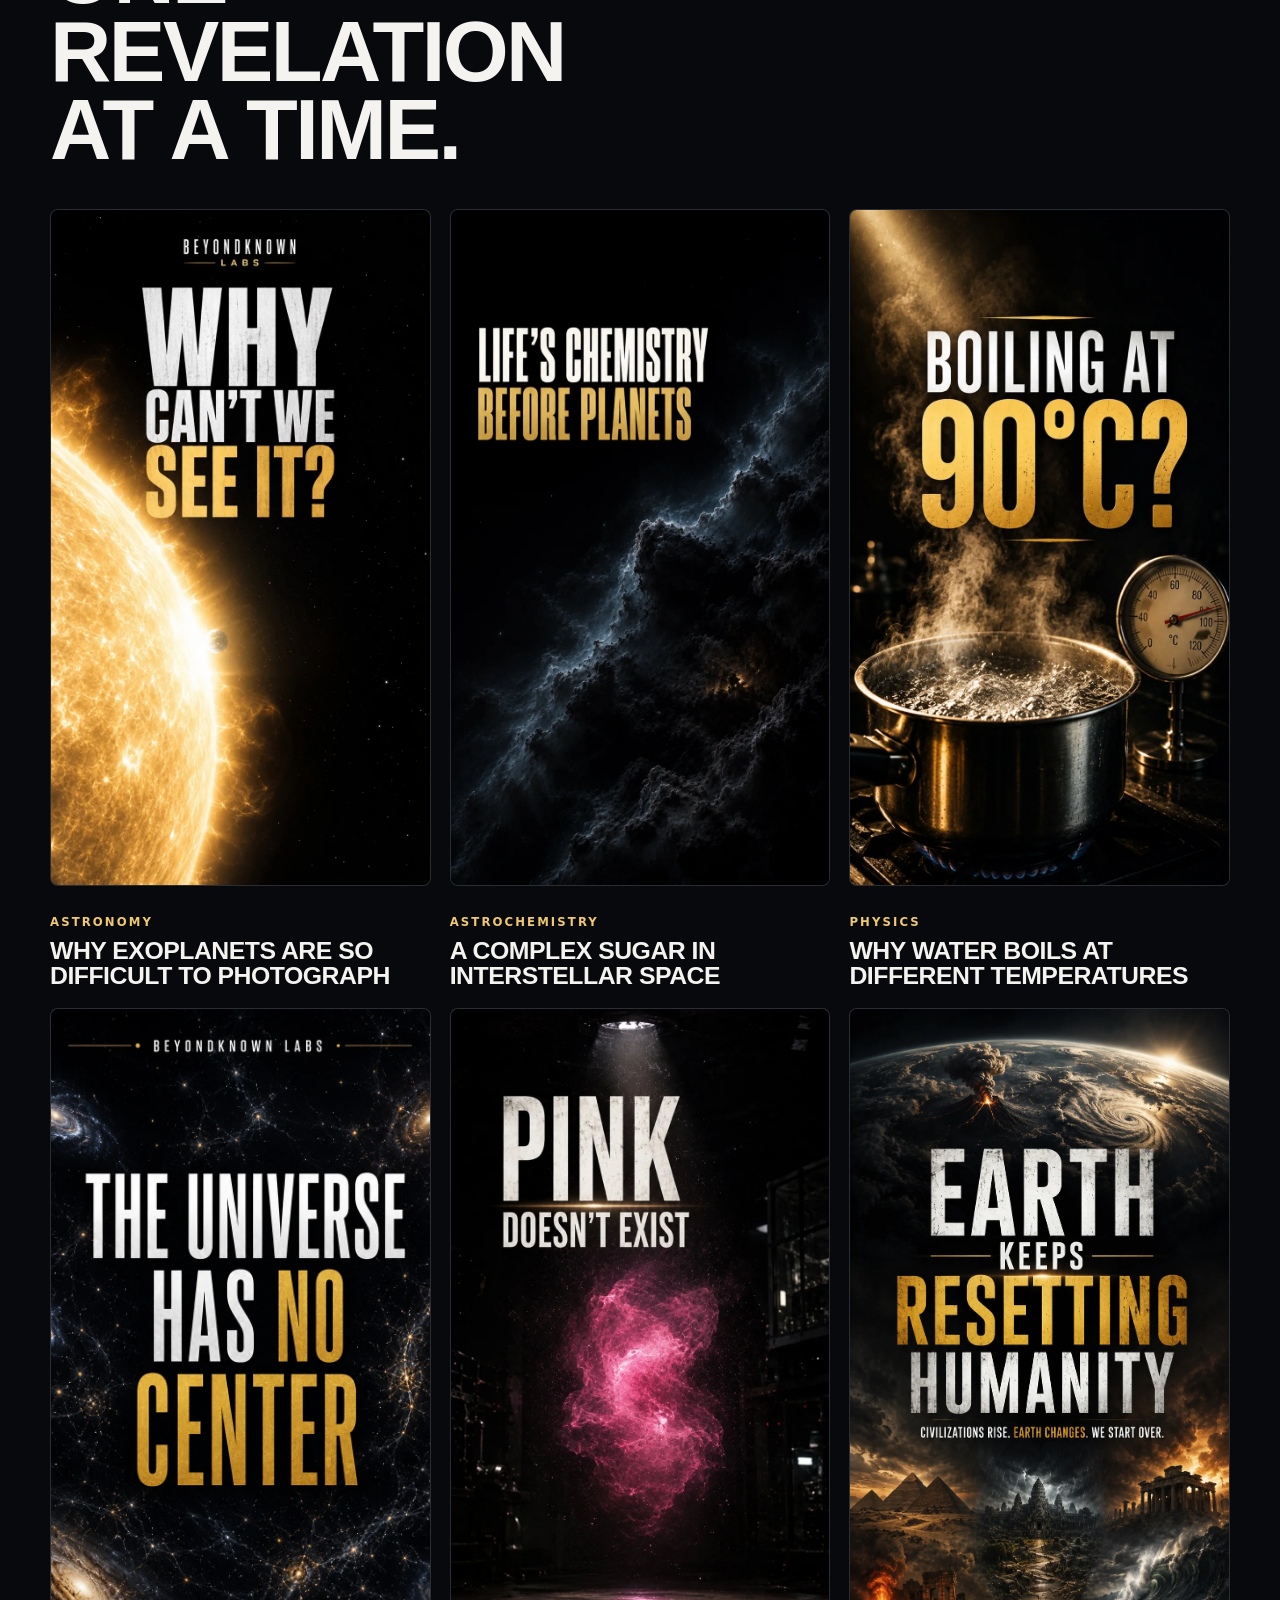
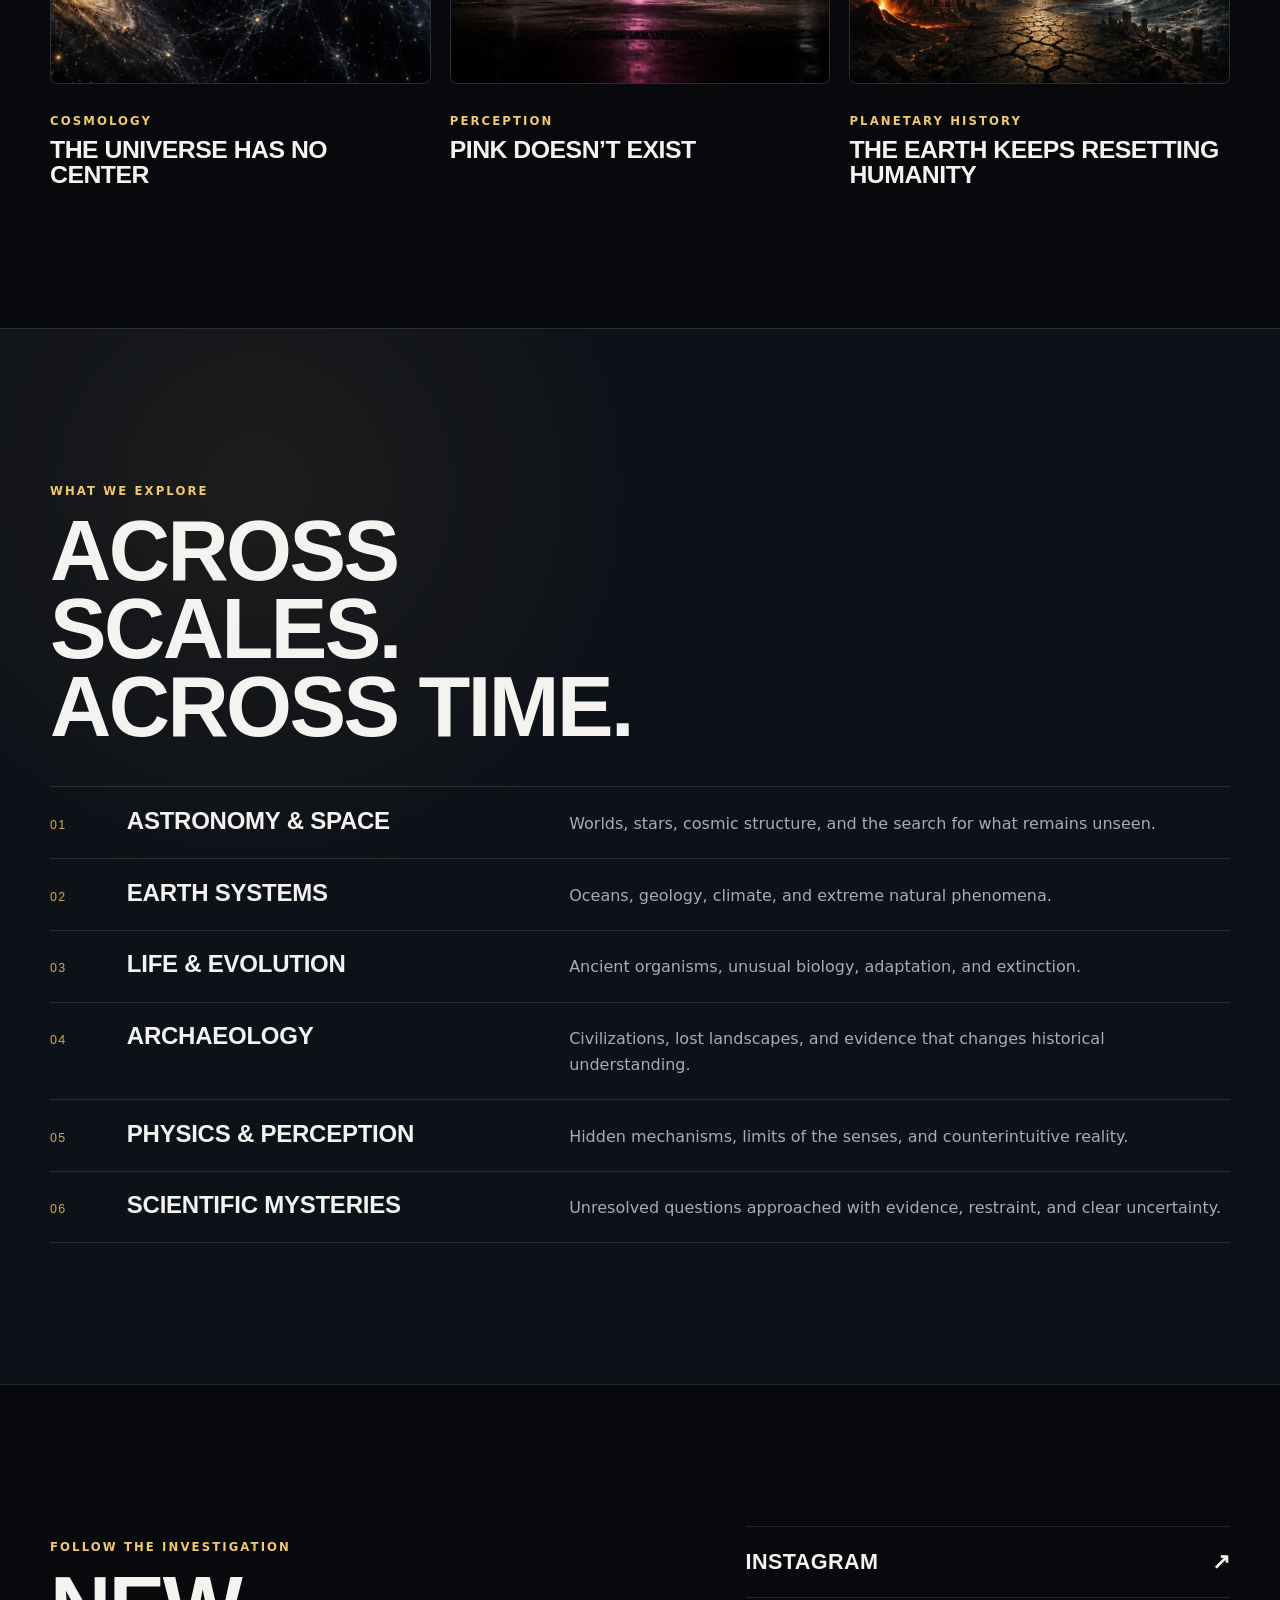
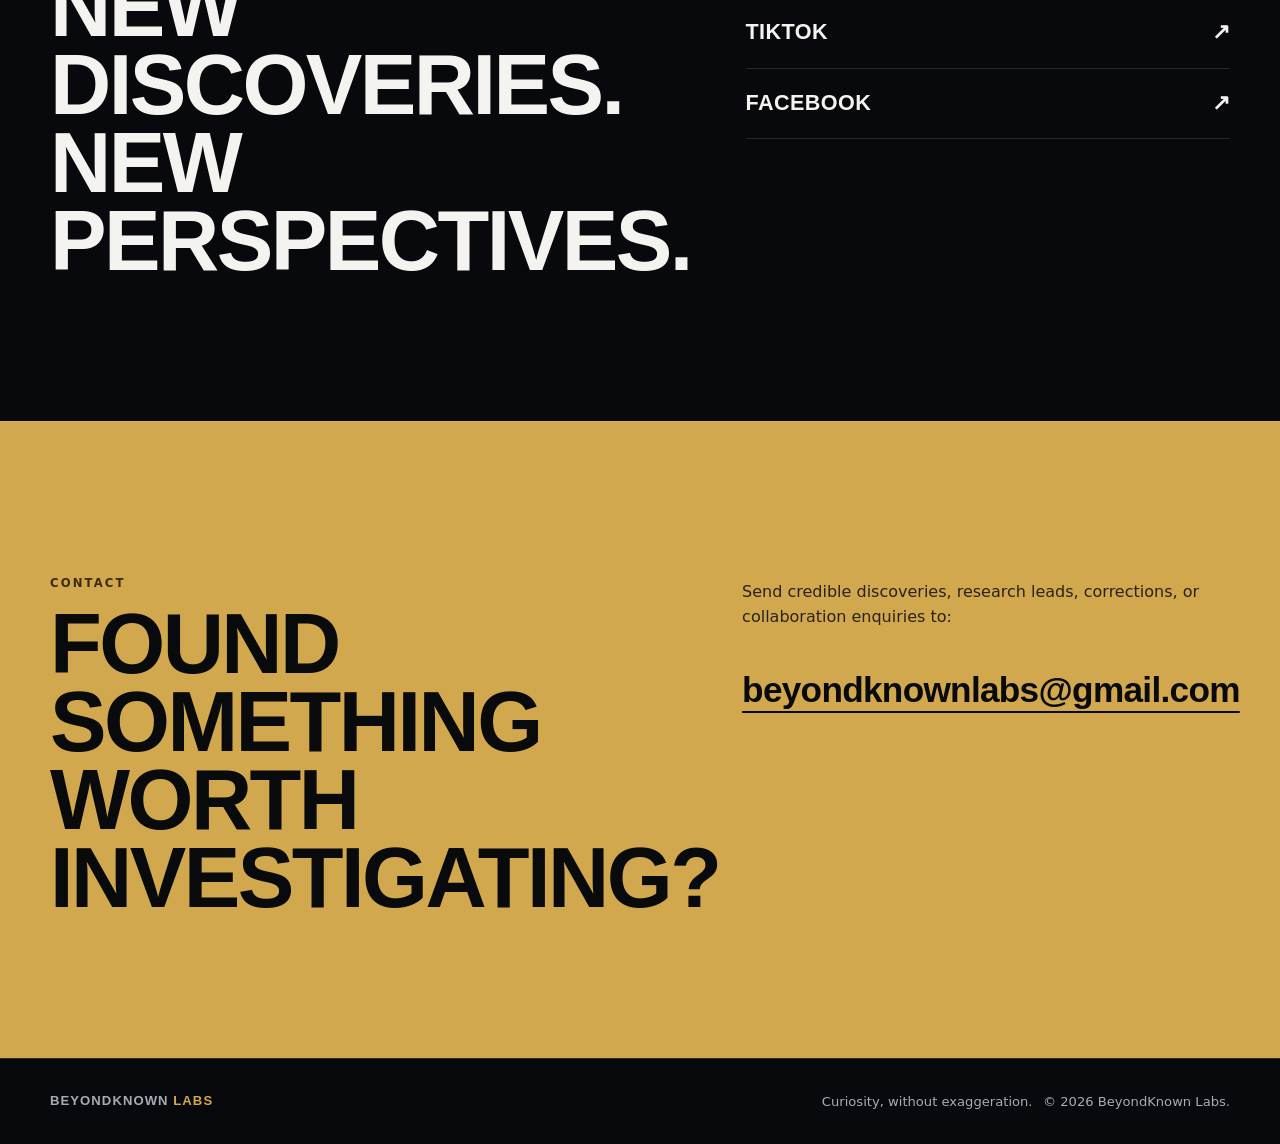
==== commit 541b681e: "Add canonical URL" ====
--- a/index.html
+++ b/index.html
@@ -6,6 +6,7 @@
 
   <title>BeyondKnown Labs — Science Beyond the Familiar</title>
   <meta name="description" content="BeyondKnown Labs explores astronomy, Earth science, evolution, archaeology, perception, and credible scientific mysteries.">
+  <link rel="canonical" href="https://beyondknownlabs.github.io/beyondknown-labs/">
   <meta name="theme-color" content="#07090d">
 
   <meta property="og:type" content="website">
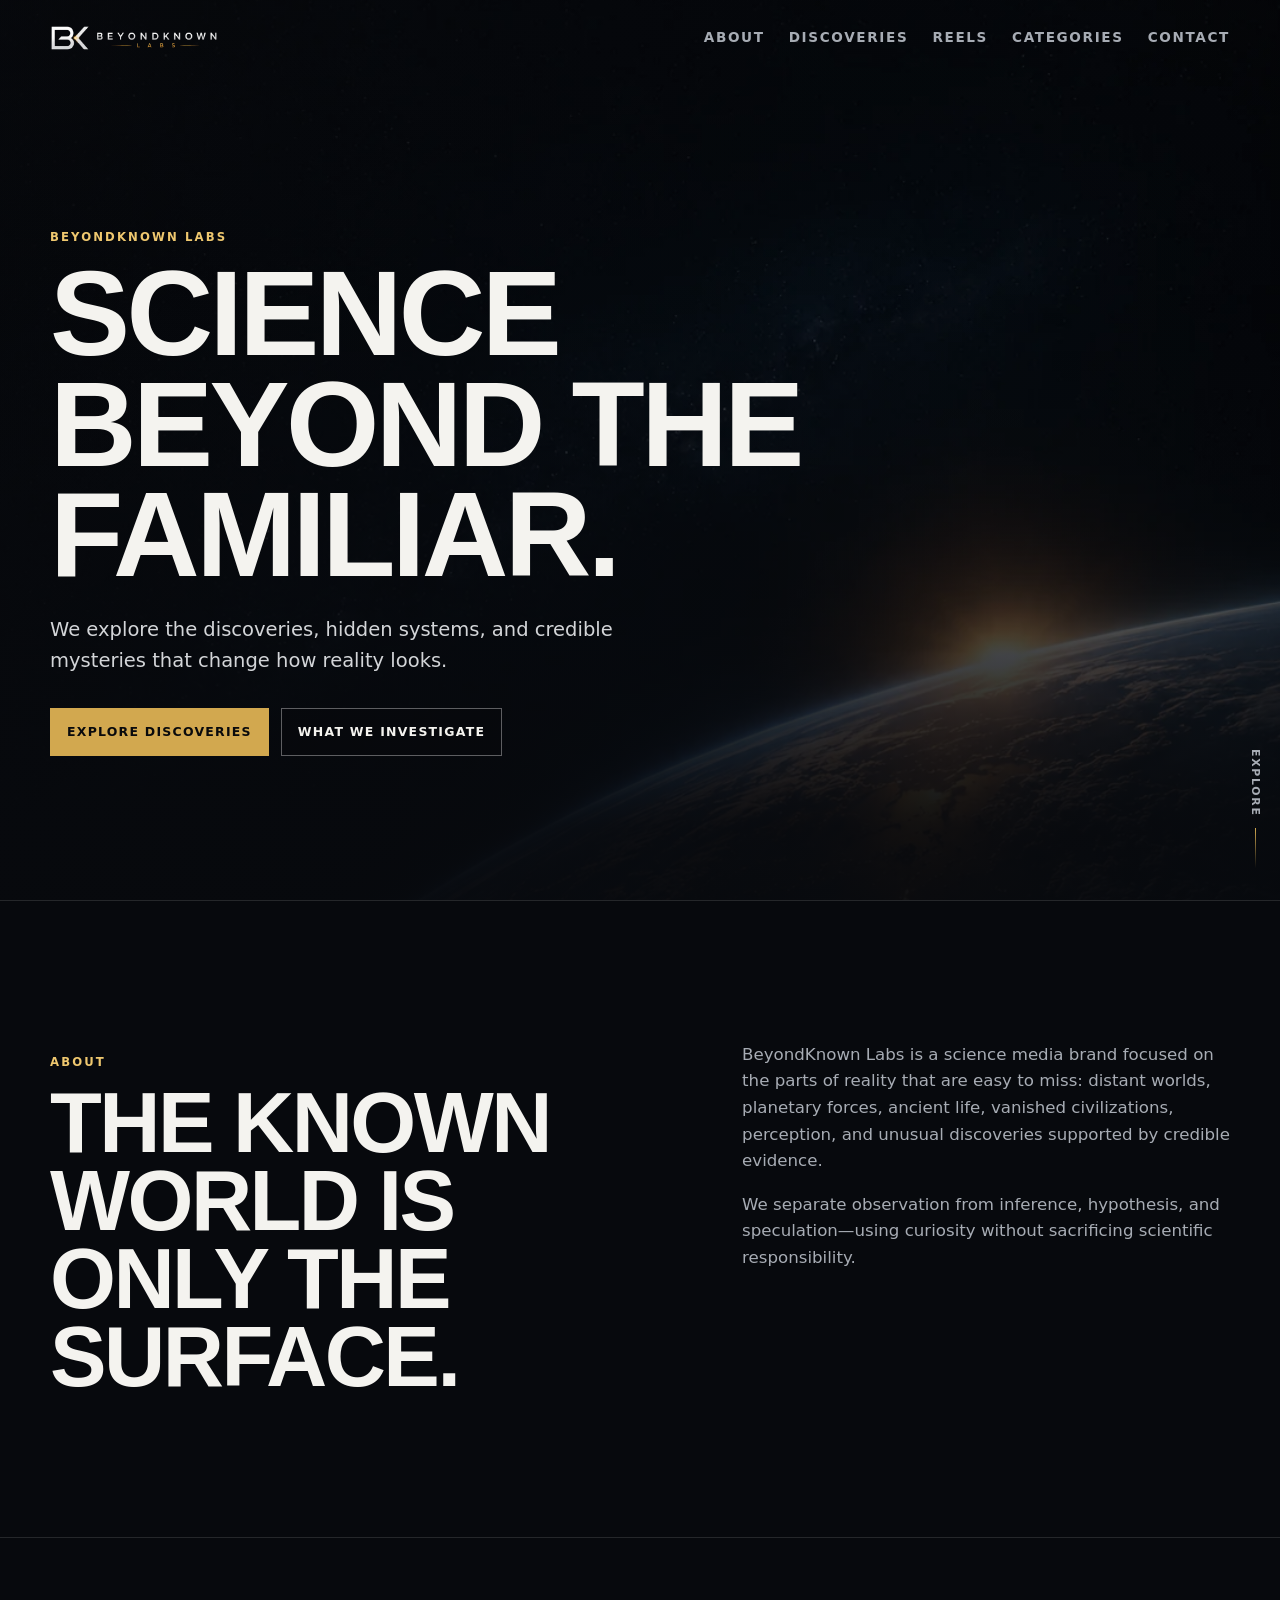
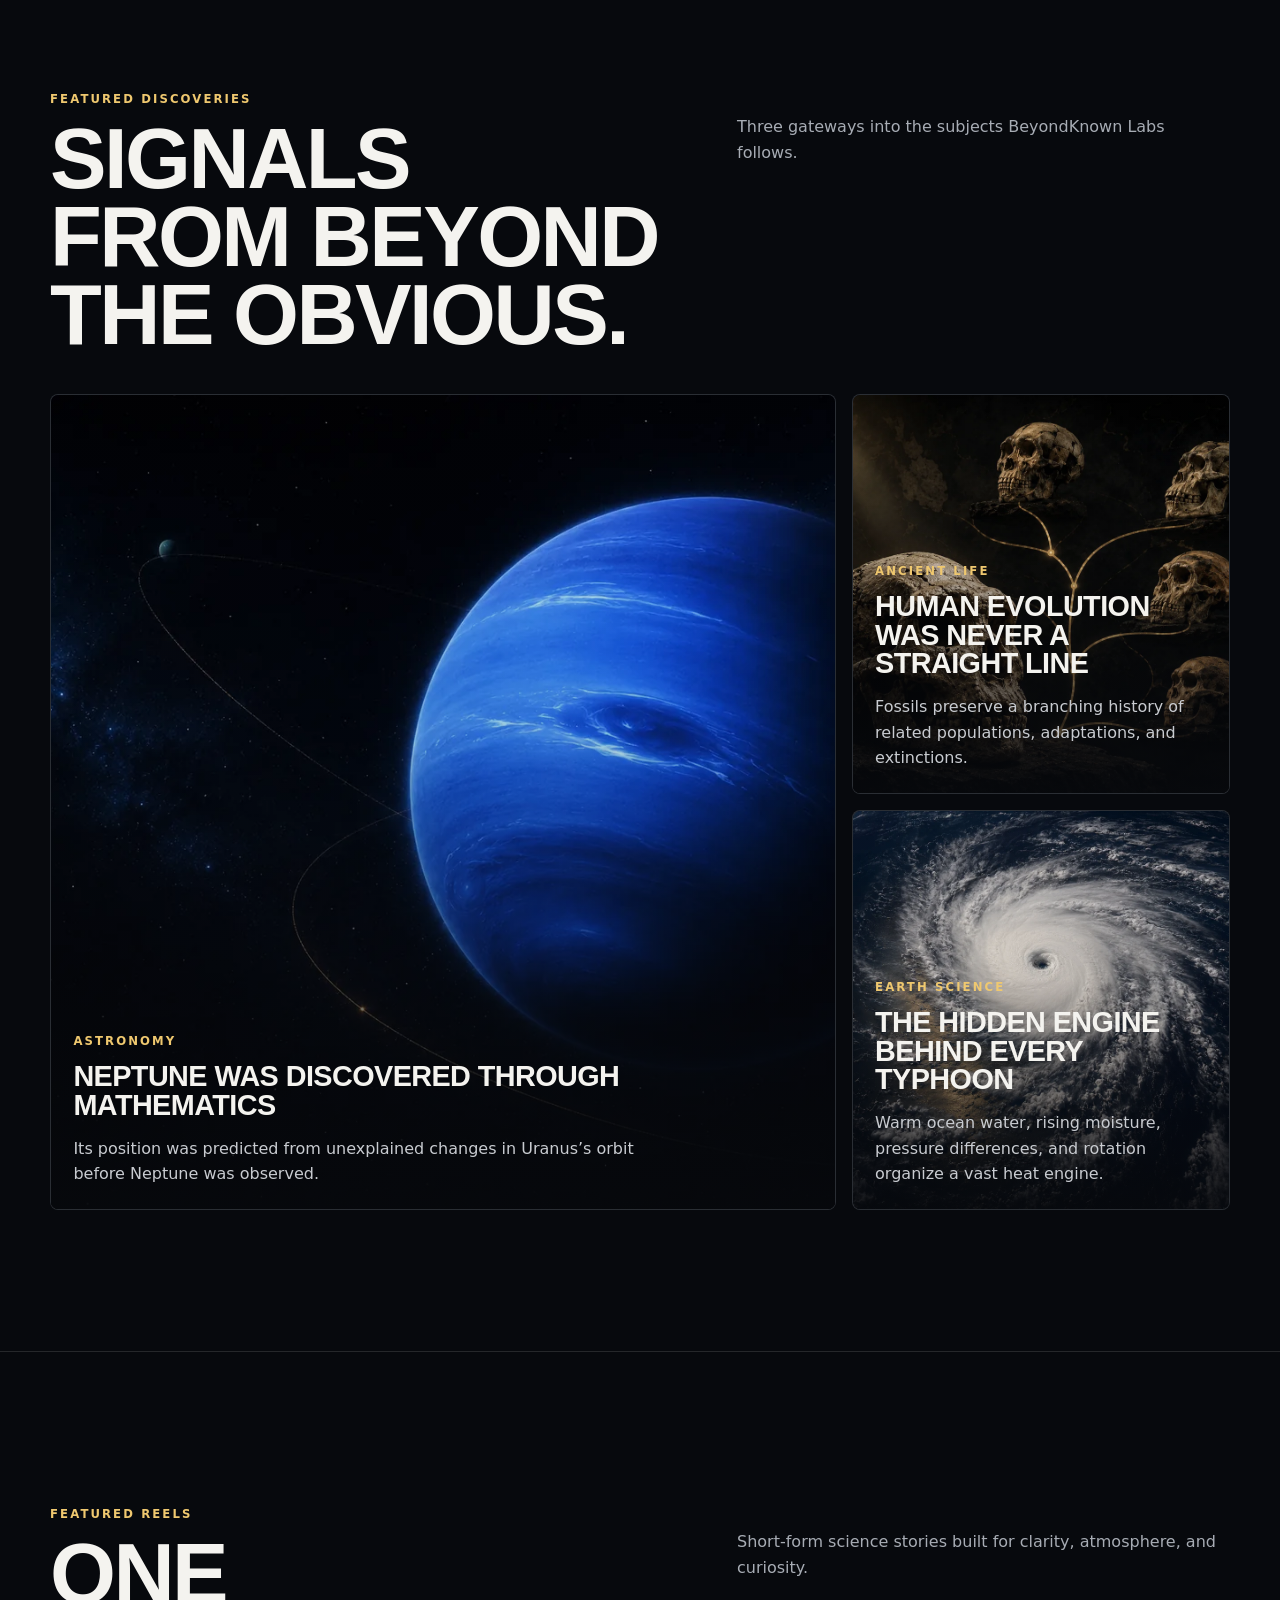
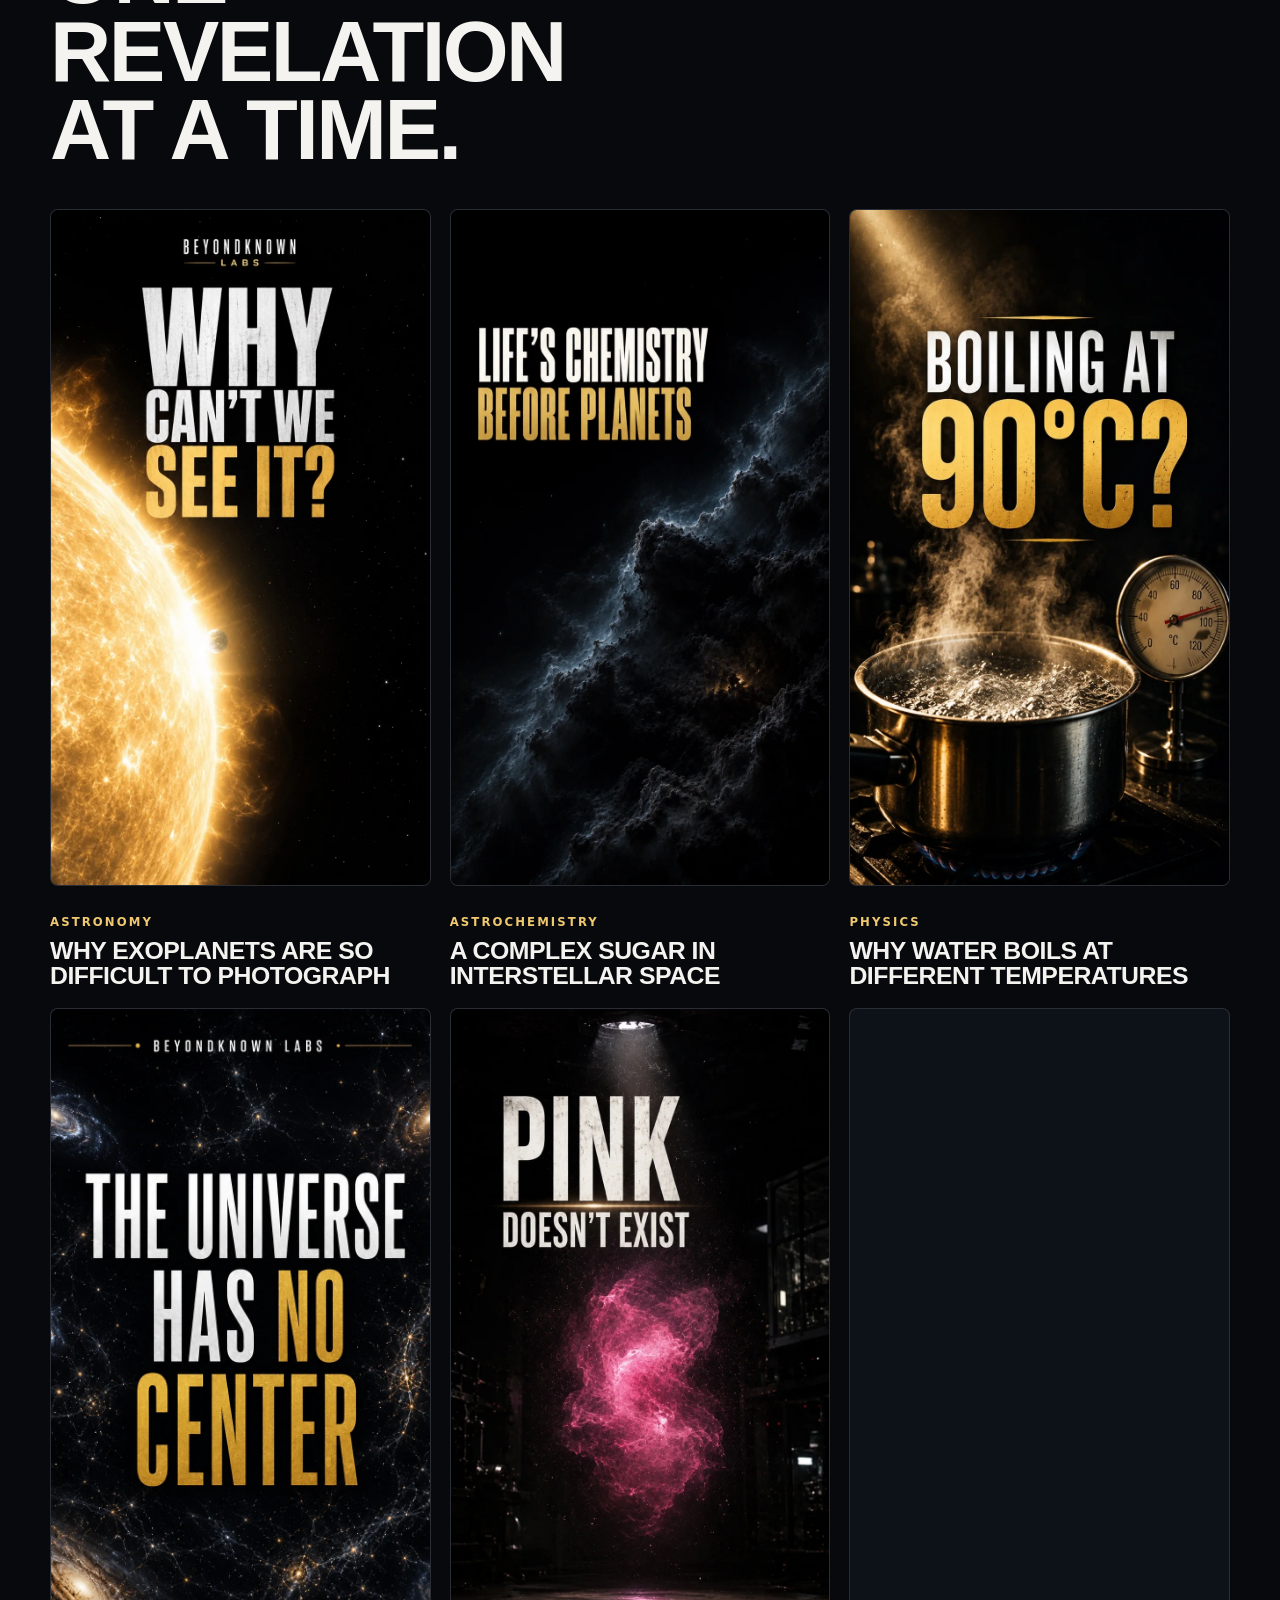
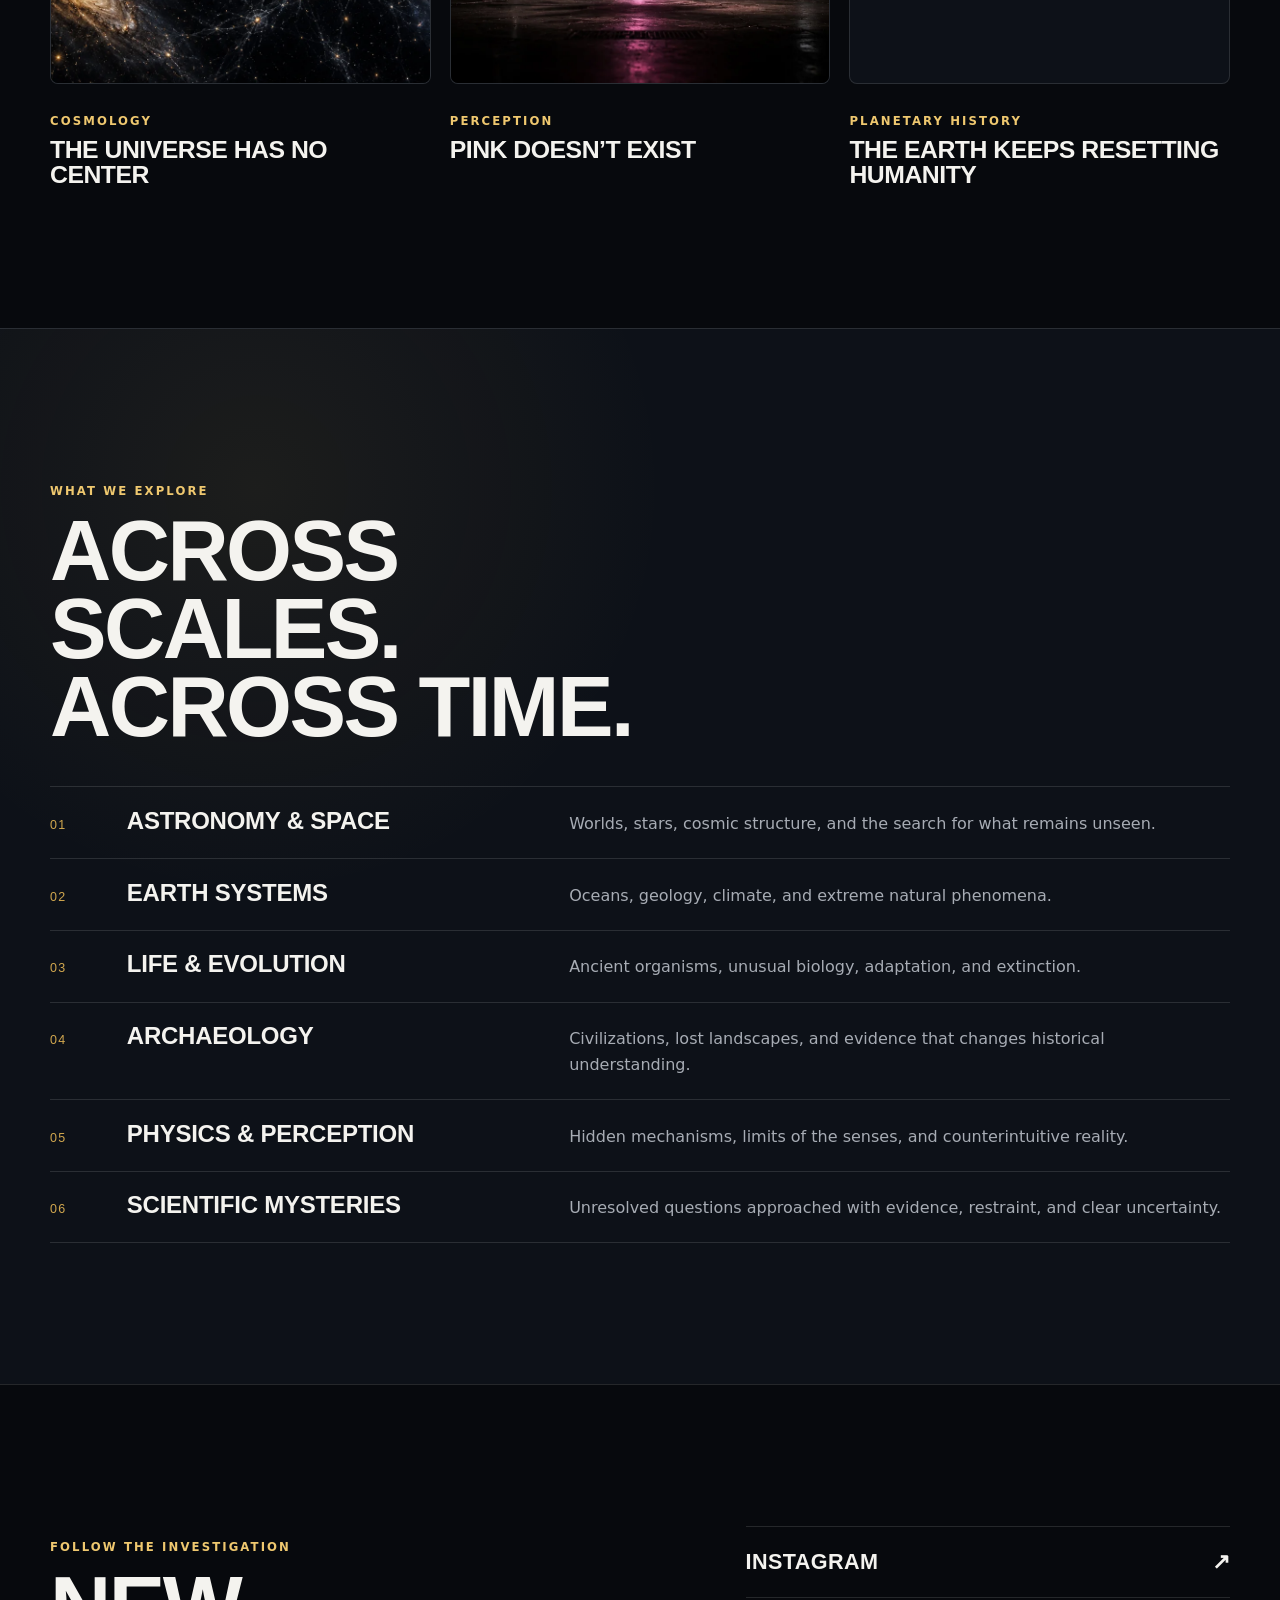
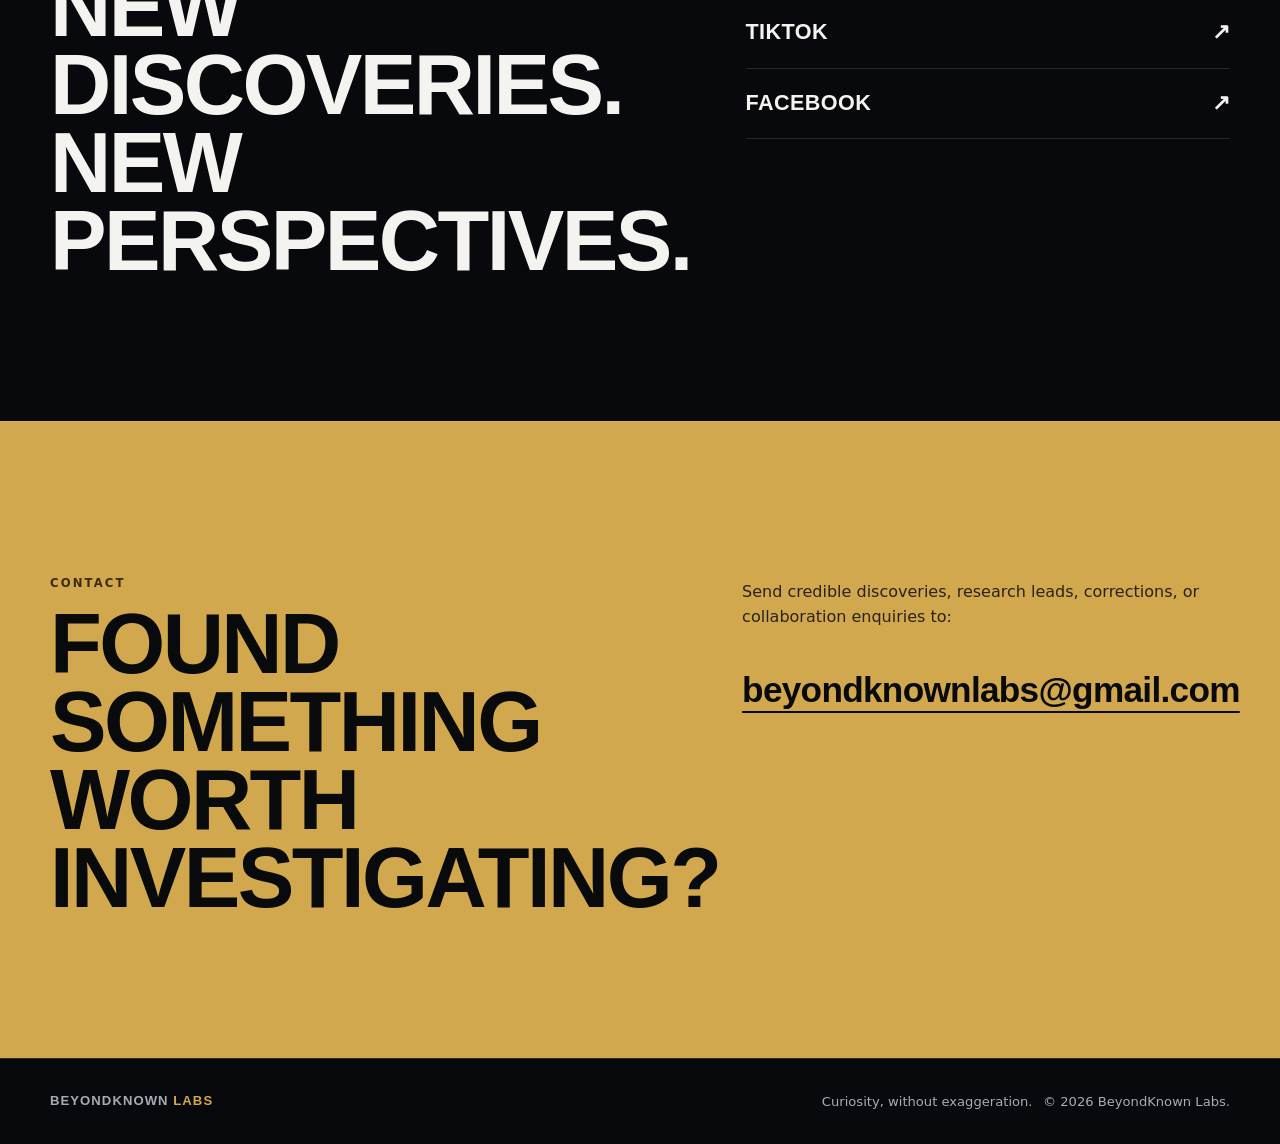
==== commit b9410d9f: "Fix Open Graph image URL" ====
--- a/index.html
+++ b/index.html
@@ -12,7 +12,7 @@
   <meta property="og:type" content="website">
   <meta property="og:title" content="BeyondKnown Labs">
   <meta property="og:description" content="Science beyond the familiar.">
-  <meta property="og:image" content="assets/images/hero-desktop.webp">
+  <meta property="og:image" content="https://beyondknownlabs.github.io/beyondknown-labs/assets/images/hero-desktop.webp">
   <meta property="og:image:alt" content="Cinematic scientific view of Earth from space">
   <meta property="og:site_name" content="BeyondKnown Labs">
 
